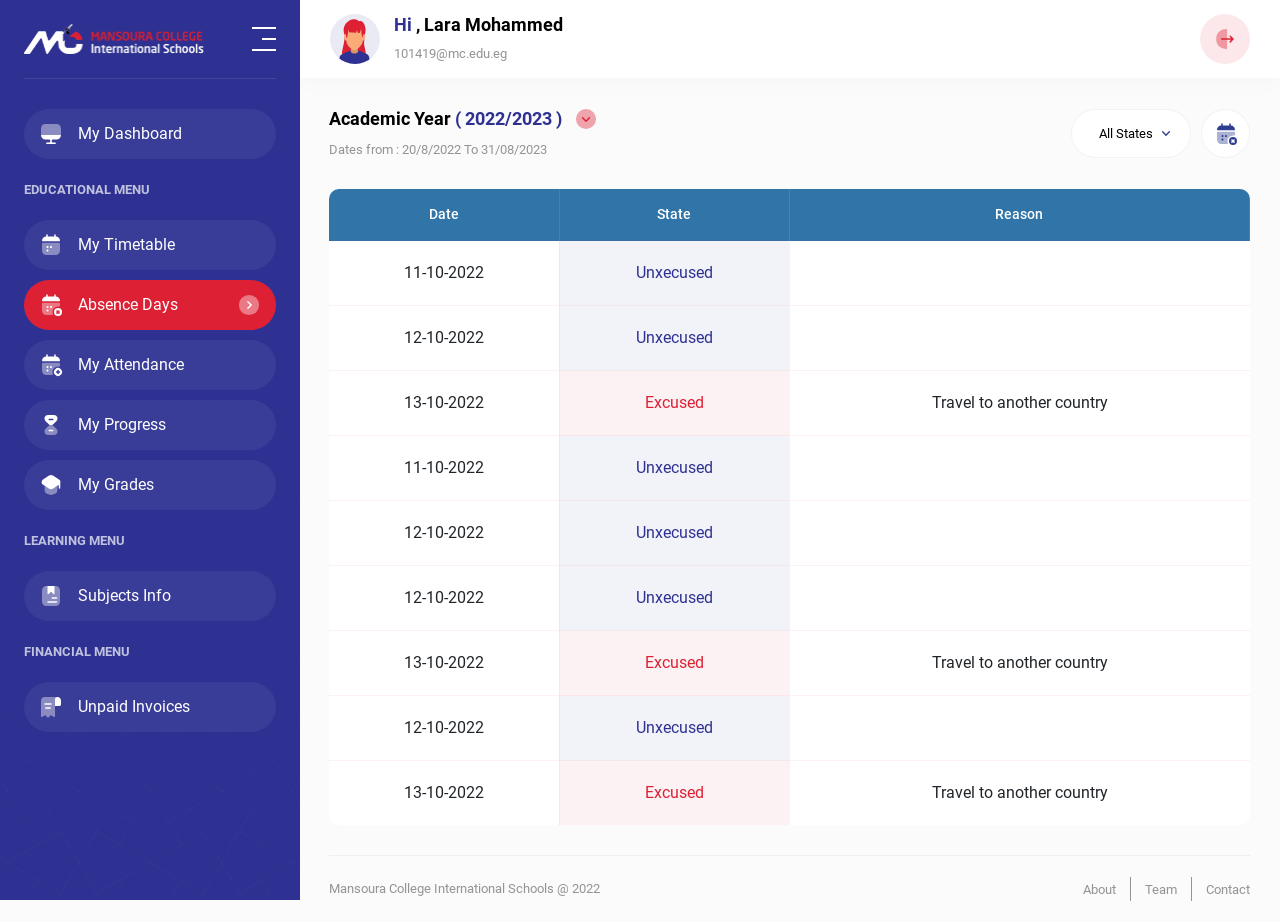
==== absence.html @ a0ab66af "edit data" ====
<!DOCTYPE html>
<html>
  <head>
    <meta charset="utf-8">
    <meta name="description" content="....">
    <meta name="author" content="misara adel">
    <meta name="viewport" content="width=device-width, initial-scale=1, shrink-to-fit=no">
    <title>
      masnoura college international schools
    </title>
    <link rel="shortcut icon" href="assets/images/navbar/icon.png" type="image/x-icon"/>
    <link rel="stylesheet" href="assets/css/lib/animate.css" />
    <link rel="stylesheet" href="assets/css/lib/bootstrap.css" />
    <link rel="stylesheet" href="assets/css/lib/owl.carousel.min.css" />
    <link rel="stylesheet" href="assets/css/lib/owl.theme.default.css" />
    <link rel="stylesheet" href="assets/css/style.css" />
  </head>
  <body>
    <nav class="top-nav">
      <div class="container-fluid">
        <div class="contain">
          <div class="toggler">
            <span></span>
            <span></span>
            <span></span>
          </div>

          <a href="#" class="brand-name">
            <img src="assets/images/navbar/color_logo.webp" loading="lazy" alt="" />
          </a>

          <div class="user-info">
            <div class="image-content">
              <img src="assets/images/navbar/user.svg" loading="lazy" alt="" />
            </div>

            <div class="user-data">
              <h1>
                <span>
                  Hi 
                </span>
                , Lara Mohammed
              </h1>

              <p>
                101419@mc.edu.eg
              </p>
            </div>
          </div>

          <a href="#" class="logout-icon">
            <img src="assets/images/navbar/logout.svg" loading="lazy" alt="" />
          </a>
        </div>
      </div>
    </nav>

    <div class="side-nav">
      <div class="overlay"></div>

      <div class="side-nav-data">
        <div class="close-nav">
          <img src="assets/images/icons/close.png" loading="lazy" alt="" />
        </div>

        <div class="logo-contain">
          <a href="index.html" class="brand-name">
            <img src="assets/images/navbar/logo.webp" loading="lazy" alt="" />
          </a>
  
          <a href="index.html" class="brand-icon">
            <img src="assets/images/navbar/icon.png" loading="lazy" alt="" />
          </a>
  
          <div class="toggler">
            <span></span>
            <span></span>
            <span></span>
          </div>
        </div>
  
        <div class="user-info">
          <div class="image-content">
            <img src="assets/images/navbar/user.svg" loading="lazy" alt="" />
          </div>
  
          <div class="user-data">
            <h1>
              <span>
                Hi 
              </span>
              , Lara Mohammed
            </h1>
  
            <p>
              101419@mc.edu.eg
            </p>
          </div>
        </div>
  
        <ul class="navbar-nav">
          <li class="nav-item">
            <a href="index.html" class="nav-link">
              <img src="assets/images/icons/dashboard.svg" loading="lazy" alt="" />
              
              <span>
                My Dashboard
              </span>
            </a>
          </li>
  
          <li class="seprate">
            <span>
              EDUCATIONAL MENU
            </span>
          </li>
  
          <li class="nav-item">
            <a href="timetable.html" class="nav-link">
              <img src="assets/images/icons/timetable.svg" loading="lazy" alt="" />
  
              <span>
                My Timetable
              </span>
            </a>
          </li>
  
          <li class="nav-item">
            <a href="absence.html" class="nav-link active">
              <img src="assets/images/icons/absence.svg" loading="lazy" alt="" />
  
              <span>
                Absence Days
              </span>
            </a>
          </li>
  
          <li class="nav-item">
            <a href="attendance.html" class="nav-link">
              <img src="assets/images/icons/attendance.svg" loading="lazy" alt="" />
  
              <span>
                My Attendance
              </span>
            </a>
          </li>
  
          <li class="nav-item">
            <a href="progress.html" class="nav-link">
              <img src="assets/images/icons/progress.svg" loading="lazy" alt="" />
  
              <span>
                My Progress
              </span>
            </a>
          </li>
  
          <li class="nav-item">
            <a href="#" class="nav-link">
              <img src="assets/images/icons/grades.svg" loading="lazy" alt="" />
  
              <span>
                My Grades
              </span>
            </a>
          </li>
  
          <li class="seprate">
            <span>
              LEARNING MENU
            </span>
          </li>
  
          <li class="nav-item">
            <a href="subjects.html" class="nav-link">
              <img src="assets/images/icons/subjects.svg" loading="lazy" alt="" />
  
              <span>
                Subjects Info
              </span>
            </a>
          </li>
  
          <li class="seprate">
            <span>
              FINANCIAL MENU
            </span>
          </li>
  
          <li class="nav-item">
            <a href="unpaid.html" class="nav-link">
              <img src="assets/images/icons/invoices.svg" loading="lazy" alt="" />
  
              <span>
                Unpaid Invoices
              </span>
            </a>
          </li>
        </ul>
      </div>
    </div>

    <main class="main-contain">
      <div class="container-fluid">
        <section class="absence">
          <div class="flex-data">
            <div class="general-head">
              <h1 class="arrow-contain">
                Academic Year
  
                <span>
                  ( 2022/2023 )
                </span>
              </h1>
  
              <p>
                Dates from : 20/8/2022 To 31/08/2023
              </p>
            </div>

            <div class="button-contain">
              <div class="dropdown-state">
                <a href="#" class="state-contain">
                  <span>
                    All States
                  </span>
                </a>

                <ul class="state-list">
                  <li>
                    <a href="#">
                      All States
                    </a>
                  </li>

                  <li>
                    <a href="#">
                      All States
                    </a>
                  </li>

                  <li>
                    <a href="#">
                      All States
                    </a>
                  </li>

                  <li>
                    <a href="#">
                      All States
                    </a>
                  </li>

                  <li>
                    <a href="#">
                      All States
                    </a>
                  </li>
                </ul>
              </div>

              <a href="#" class="history">
                <img src="assets/images/icons/absence.svg" loading="lazy" alt="" />
              </a>
            </div>
          </div>
          
          <div class="table-responsive">
            <table>
              <thead>
                <tr>
                  <th>
                    Date
                  </th>

                  <th>
                    State
                  </th>

                  <th class="reason-head">
                    Reason
                  </th>
                </tr>
              </thead>

              <tbody>
                <tr>
                  <td>
                    11-10-2022
                  </td>

                  <td class="blue">
                    Unxecused
                  </td>

                  <td>

                  </td>
                </tr>

                <tr>
                  <td>
                    12-10-2022
                  </td>

                  <td class="blue">
                    Unxecused
                  </td>

                  <td>
                    
                  </td>
                </tr>

                <tr>
                  <td>
                    13-10-2022
                  </td>

                  <td class="red">
                    Excused
                  </td>

                  <td>
                    Travel to another country
                  </td>
                </tr>

                <tr>
                  <td>
                    11-10-2022
                  </td>

                  <td class="blue">
                    Unxecused
                  </td>

                  <td>

                  </td>
                </tr>

                <tr>
                  <td>
                    12-10-2022
                  </td>

                  <td class="blue">
                    Unxecused
                  </td>

                  <td>
                    
                  </td>
                </tr>

                <tr>
                  <td>
                    12-10-2022
                  </td>

                  <td class="blue">
                    Unxecused
                  </td>

                  <td>
                    
                  </td>
                </tr>

                <tr>
                  <td>
                    13-10-2022
                  </td>

                  <td class="red">
                    Excused
                  </td>

                  <td>
                    Travel to another country
                  </td>
                </tr>

                <tr>
                  <td>
                    12-10-2022
                  </td>

                  <td class="blue">
                    Unxecused
                  </td>

                  <td>
                    
                  </td>
                </tr>

                <tr>
                  <td>
                    13-10-2022
                  </td>

                  <td class="red">
                    Excused
                  </td>

                  <td>
                    Travel to another country
                  </td>
                </tr>
              </tbody>
            </table>
          </div>
        </section>

        <div class="copyrights">
          <p>
            Mansoura College International Schools @ 2022
          </p>

          <ul class="copyrights-links">
            <li>
              <a href="#">
                About
              </a>
            </li>

            <li>
              <a href="#">
                Team
              </a>
            </li>

            <li>
              <a href="#">
                Contact
              </a>
            </li>
          </ul>
        </div>
      </div>  
    </main>
    

    <script src="assets/js/lib/jquery4.js"></script>
    <script src="assets/js/lib/popper.js"></script>
    <script src="assets/js/lib/bootstrap.js"></script>
    <script src="assets/js/main.js"></script>
  </body>
</html>
---- assets/css/style.css ----
@font-face {
  font-family: "Roboto";
  src: url("../fonts/Roboto/Roboto-Medium.woff2");
  font-weight: 700;
}
@font-face {
  font-family: "Roboto";
  src: url("../fonts/Roboto/Roboto-Regular.woff2");
  font-weight: 500;
}
@font-face {
  font-family: "Roboto";
  src: url("../fonts/Roboto/Roboto-Bold.woff2");
  font-weight: 900;
}
* {
  margin: 0px;
  box-sizing: border-box;
  font-family: "Roboto", sans-serif;
  scroll-behavior: smooth;
}
*::-moz-selection {
  background-color: #2E3192;
  color: #fff;
}
*::selection {
  background-color: #2E3192;
  color: #fff;
}
*::-webkit-scrollbar {
  width: 8px;
}
*::-webkit-scrollbar-track {
  background-color: #ccc;
}
*::-webkit-scrollbar-thumb {
  background: #2E3192;
  border-radius: 8px;
}
*::-webkit-scrollbar-thumb:hover {
  background: #2E3192;
}

body {
  background-color: var(--semi-light-color);
}

.overflowNone {
  overflow: hidden;
}

.btn:focus,
button:focus,
input:focus,
.form-control:focus {
  outline-width: 0px !important;
  outline-color: transparent !important;
  box-shadow: 0 0 0 0 rgba(0, 0, 0, 0);
}

a {
  text-decoration: none !important;
}

ul {
  list-style: none;
  margin: 0px;
  padding: 0px;
}

.owl-theme .owl-dots .owl-dot span {
  width: 20px;
  height: 4px;
  border-radius: 4px;
  background-color: #2E3192;
  opacity: 0.5;
  transition: all 0.5s linear;
}

.owl-theme .owl-dots .owl-dot.active span,
.owl-theme .owl-dots .owl-dot:hover span {
  background-color: #2E3192;
  opacity: 1;
}

.overflowNone {
  overflow: hidden;
}

@-webkit-keyframes bounce-in-fwd {
  0% {
    transform: scale(0);
    -webkit-animation-timing-function: ease-in;
            animation-timing-function: ease-in;
    opacity: 0;
  }
  38% {
    transform: scale(1);
    -webkit-animation-timing-function: ease-out;
            animation-timing-function: ease-out;
    opacity: 1;
  }
  55% {
    transform: scale(0.7);
    -webkit-animation-timing-function: ease-in;
            animation-timing-function: ease-in;
  }
  72% {
    transform: scale(1);
    -webkit-animation-timing-function: ease-out;
            animation-timing-function: ease-out;
  }
  81% {
    transform: scale(0.84);
    -webkit-animation-timing-function: ease-in;
            animation-timing-function: ease-in;
  }
  89% {
    transform: scale(1);
    -webkit-animation-timing-function: ease-out;
            animation-timing-function: ease-out;
  }
  95% {
    transform: scale(0.95);
    -webkit-animation-timing-function: ease-in;
            animation-timing-function: ease-in;
  }
  100% {
    transform: scale(1);
    -webkit-animation-timing-function: ease-out;
            animation-timing-function: ease-out;
  }
}

@keyframes bounce-in-fwd {
  0% {
    transform: scale(0);
    -webkit-animation-timing-function: ease-in;
            animation-timing-function: ease-in;
    opacity: 0;
  }
  38% {
    transform: scale(1);
    -webkit-animation-timing-function: ease-out;
            animation-timing-function: ease-out;
    opacity: 1;
  }
  55% {
    transform: scale(0.7);
    -webkit-animation-timing-function: ease-in;
            animation-timing-function: ease-in;
  }
  72% {
    transform: scale(1);
    -webkit-animation-timing-function: ease-out;
            animation-timing-function: ease-out;
  }
  81% {
    transform: scale(0.84);
    -webkit-animation-timing-function: ease-in;
            animation-timing-function: ease-in;
  }
  89% {
    transform: scale(1);
    -webkit-animation-timing-function: ease-out;
            animation-timing-function: ease-out;
  }
  95% {
    transform: scale(0.95);
    -webkit-animation-timing-function: ease-in;
            animation-timing-function: ease-in;
  }
  100% {
    transform: scale(1);
    -webkit-animation-timing-function: ease-out;
            animation-timing-function: ease-out;
  }
}
@-webkit-keyframes bounce-in-top {
  0% {
    transform: translateY(-50px);
    -webkit-animation-timing-function: ease-in;
            animation-timing-function: ease-in;
    opacity: 0;
  }
  38% {
    transform: translateY(0);
    -webkit-animation-timing-function: ease-out;
            animation-timing-function: ease-out;
    opacity: 1;
  }
  55% {
    transform: translateY(-20px);
    -webkit-animation-timing-function: ease-in;
            animation-timing-function: ease-in;
  }
  72% {
    transform: translateY(0);
    -webkit-animation-timing-function: ease-out;
            animation-timing-function: ease-out;
  }
  81% {
    transform: translateY(-15px);
    -webkit-animation-timing-function: ease-in;
            animation-timing-function: ease-in;
  }
  90% {
    transform: translateY(0);
    -webkit-animation-timing-function: ease-out;
            animation-timing-function: ease-out;
  }
  95% {
    transform: translateY(-4px);
    -webkit-animation-timing-function: ease-in;
            animation-timing-function: ease-in;
  }
  100% {
    transform: translateY(0);
    -webkit-animation-timing-function: ease-out;
            animation-timing-function: ease-out;
  }
}
@keyframes bounce-in-top {
  0% {
    transform: translateY(-50px);
    -webkit-animation-timing-function: ease-in;
            animation-timing-function: ease-in;
    opacity: 0;
  }
  38% {
    transform: translateY(0);
    -webkit-animation-timing-function: ease-out;
            animation-timing-function: ease-out;
    opacity: 1;
  }
  55% {
    transform: translateY(-20px);
    -webkit-animation-timing-function: ease-in;
            animation-timing-function: ease-in;
  }
  72% {
    transform: translateY(0);
    -webkit-animation-timing-function: ease-out;
            animation-timing-function: ease-out;
  }
  81% {
    transform: translateY(-15px);
    -webkit-animation-timing-function: ease-in;
            animation-timing-function: ease-in;
  }
  90% {
    transform: translateY(0);
    -webkit-animation-timing-function: ease-out;
            animation-timing-function: ease-out;
  }
  95% {
    transform: translateY(-4px);
    -webkit-animation-timing-function: ease-in;
            animation-timing-function: ease-in;
  }
  100% {
    transform: translateY(0);
    -webkit-animation-timing-function: ease-out;
            animation-timing-function: ease-out;
  }
}
@-webkit-keyframes bounce-in-left {
  0% {
    transform: translateX(-30px);
    -webkit-animation-timing-function: ease-in;
            animation-timing-function: ease-in;
    opacity: 0;
  }
  38% {
    transform: translateX(0);
    -webkit-animation-timing-function: ease-out;
            animation-timing-function: ease-out;
    opacity: 1;
  }
  55% {
    transform: translateX(-20px);
    -webkit-animation-timing-function: ease-in;
            animation-timing-function: ease-in;
  }
  72% {
    transform: translateX(0);
    -webkit-animation-timing-function: ease-out;
            animation-timing-function: ease-out;
  }
  81% {
    transform: translateX(-10px);
    -webkit-animation-timing-function: ease-in;
            animation-timing-function: ease-in;
  }
  90% {
    transform: translateX(0);
    -webkit-animation-timing-function: ease-out;
            animation-timing-function: ease-out;
  }
  95% {
    transform: translateX(-4px);
    -webkit-animation-timing-function: ease-in;
            animation-timing-function: ease-in;
  }
  100% {
    transform: translateX(0);
    -webkit-animation-timing-function: ease-out;
            animation-timing-function: ease-out;
  }
}
@keyframes bounce-in-left {
  0% {
    transform: translateX(-30px);
    -webkit-animation-timing-function: ease-in;
            animation-timing-function: ease-in;
    opacity: 0;
  }
  38% {
    transform: translateX(0);
    -webkit-animation-timing-function: ease-out;
            animation-timing-function: ease-out;
    opacity: 1;
  }
  55% {
    transform: translateX(-20px);
    -webkit-animation-timing-function: ease-in;
            animation-timing-function: ease-in;
  }
  72% {
    transform: translateX(0);
    -webkit-animation-timing-function: ease-out;
            animation-timing-function: ease-out;
  }
  81% {
    transform: translateX(-10px);
    -webkit-animation-timing-function: ease-in;
            animation-timing-function: ease-in;
  }
  90% {
    transform: translateX(0);
    -webkit-animation-timing-function: ease-out;
            animation-timing-function: ease-out;
  }
  95% {
    transform: translateX(-4px);
    -webkit-animation-timing-function: ease-in;
            animation-timing-function: ease-in;
  }
  100% {
    transform: translateX(0);
    -webkit-animation-timing-function: ease-out;
            animation-timing-function: ease-out;
  }
}
@-webkit-keyframes pulsecust {
  0% {
    opacity: 1;
    transform: scale(1);
  }
  50% {
    opacity: 0;
    transform: scale(1.4);
  }
  100% {
    opacity: 1;
    transform: scale(1);
  }
}
@keyframes pulsecust {
  0% {
    opacity: 1;
    transform: scale(1);
  }
  50% {
    opacity: 0;
    transform: scale(1.4);
  }
  100% {
    opacity: 1;
    transform: scale(1);
  }
}
@-webkit-keyframes pulse-shadow {
  100% {
    box-shadow: 0 0 0 10px rgba(255, 102, 0, 0), 0 0 0 20px rgba(255, 102, 0, 0);
  }
}
@keyframes pulse-shadow {
  100% {
    box-shadow: 0 0 0 10px rgba(255, 102, 0, 0), 0 0 0 20px rgba(255, 102, 0, 0);
  }
}
@-webkit-keyframes spinner {
  0% {
    transform: rotate(0deg) scale3d(1, 1, 1);
  }
  100% {
    transform: rotate(10deg) scale3d(1.5, 1.5, 1.5);
  }
}
@keyframes spinner {
  0% {
    transform: rotate(0deg) scale3d(1, 1, 1);
  }
  100% {
    transform: rotate(10deg) scale3d(1.5, 1.5, 1.5);
  }
}
@-webkit-keyframes pulse {
  0% {
    transform: scale3d(1, 1, 1);
    opacity: 0;
  }
  50% {
    transform: scale3d(0.8, 0.8, 0.8);
    opacity: 0.5;
  }
  100% {
    transform: scale3d(1, 1, 1);
    opacity: 1;
  }
}
@keyframes pulse {
  0% {
    transform: scale3d(1, 1, 1);
    opacity: 0;
  }
  50% {
    transform: scale3d(0.8, 0.8, 0.8);
    opacity: 0.5;
  }
  100% {
    transform: scale3d(1, 1, 1);
    opacity: 1;
  }
}
/*dropdown animation*/
@-webkit-keyframes dropdown-animate {
  0% {
    opacity: 0;
    transform: rotateX(-90deg);
  }
  50% {
    transform: rotateX(20deg);
  }
  100% {
    opacity: 1;
    transform: rotateX(0deg);
  }
}
@keyframes dropdown-animate {
  0% {
    opacity: 0;
    transform: rotateX(-90deg);
  }
  50% {
    transform: rotateX(20deg);
  }
  100% {
    opacity: 1;
    transform: rotateX(0deg);
  }
}
@-webkit-keyframes rotation {
  0% {
    transform: rotate(0deg);
  }
  50% {
    transform: rotate(10deg);
  }
  100% {
    transform: rotate(0deg);
  }
}
@keyframes rotation {
  0% {
    transform: rotate(0deg);
  }
  50% {
    transform: rotate(10deg);
  }
  100% {
    transform: rotate(0deg);
  }
}
@-webkit-keyframes spin {
  0% {
    transform: rotate(0deg);
  }
  100% {
    transform: rotate(360deg);
  }
}
@keyframes spin {
  0% {
    transform: rotate(0deg);
  }
  100% {
    transform: rotate(360deg);
  }
}
@-webkit-keyframes wave {
  0%, 100% {
    -webkit-clip-path: polygon(0% 45%, 15% 44%, 32% 50%, 54% 60%, 70% 61%, 84% 59%, 100% 52%, 100% 100%, 0% 100%);
            clip-path: polygon(0% 45%, 15% 44%, 32% 50%, 54% 60%, 70% 61%, 84% 59%, 100% 52%, 100% 100%, 0% 100%);
  }
  50% {
    -webkit-clip-path: polygon(0% 60%, 16% 65%, 34% 66%, 51% 62%, 67% 50%, 84% 45%, 100% 46%, 100% 100%, 0% 100%);
            clip-path: polygon(0% 60%, 16% 65%, 34% 66%, 51% 62%, 67% 50%, 84% 45%, 100% 46%, 100% 100%, 0% 100%);
  }
}
@keyframes wave {
  0%, 100% {
    -webkit-clip-path: polygon(0% 45%, 15% 44%, 32% 50%, 54% 60%, 70% 61%, 84% 59%, 100% 52%, 100% 100%, 0% 100%);
            clip-path: polygon(0% 45%, 15% 44%, 32% 50%, 54% 60%, 70% 61%, 84% 59%, 100% 52%, 100% 100%, 0% 100%);
  }
  50% {
    -webkit-clip-path: polygon(0% 60%, 16% 65%, 34% 66%, 51% 62%, 67% 50%, 84% 45%, 100% 46%, 100% 100%, 0% 100%);
            clip-path: polygon(0% 60%, 16% 65%, 34% 66%, 51% 62%, 67% 50%, 84% 45%, 100% 46%, 100% 100%, 0% 100%);
  }
}
@-webkit-keyframes niceAnimate {
  0% {
    transform: scaleX(1);
  }
  50% {
    transform: scaleX(0);
  }
  100% {
    transform: scaleX(1);
  }
}
@keyframes niceAnimate {
  0% {
    transform: scaleX(1);
  }
  50% {
    transform: scaleX(0);
  }
  100% {
    transform: scaleX(1);
  }
}
@-webkit-keyframes translation {
  0% {
    transform: translateZ(0%);
  }
  100% {
    transform: translateZ(10%);
  }
}
@keyframes translation {
  0% {
    transform: translateZ(0%);
  }
  100% {
    transform: translateZ(10%);
  }
}
@-webkit-keyframes rotate-scale-up {
  0% {
    transform: scale(1) rotateZ(0);
  }
  50% {
    transform: scale(2) rotateZ(180deg);
  }
  100% {
    transform: scale(1) rotateZ(360deg);
  }
}
@keyframes rotate-scale-up {
  0% {
    transform: scale(1) rotateZ(0);
  }
  50% {
    transform: scale(2) rotateZ(180deg);
  }
  100% {
    transform: scale(1) rotateZ(360deg);
  }
}
@-webkit-keyframes fadeInUp {
  from {
    opacity: 0;
    transform: translate3d(0, 100%, 0);
  }
  to {
    opacity: 1;
    transform: none;
  }
}
@keyframes fadeInUp {
  from {
    opacity: 0;
    transform: translate3d(0, 100%, 0);
  }
  to {
    opacity: 1;
    transform: none;
  }
}
@-webkit-keyframes fadeInLeft {
  from {
    opacity: 0;
    transform: translate3d(-100%, 0, 0);
  }
  to {
    opacity: 1;
    transform: none;
  }
}
@keyframes fadeInLeft {
  from {
    opacity: 0;
    transform: translate3d(-100%, 0, 0);
  }
  to {
    opacity: 1;
    transform: none;
  }
}
@-webkit-keyframes vibrate {
  0% {
    transform: translate(0);
  }
  20% {
    transform: translate(-10px, 10px);
  }
  40% {
    transform: translate(-10px, -10px);
  }
  60% {
    transform: translate(10px, 10px);
  }
  80% {
    transform: translate(10px, -10px);
  }
  100% {
    transform: translate(0);
  }
}
@keyframes vibrate {
  0% {
    transform: translate(0);
  }
  20% {
    transform: translate(-10px, 10px);
  }
  40% {
    transform: translate(-10px, -10px);
  }
  60% {
    transform: translate(10px, 10px);
  }
  80% {
    transform: translate(10px, -10px);
  }
  100% {
    transform: translate(0);
  }
}
@-webkit-keyframes translateX {
  0%, 100% {
    transform: translateX(2px);
  }
  50% {
    transform: translateX(-2px);
  }
}
@keyframes translateX {
  0%, 100% {
    transform: translateX(2px);
  }
  50% {
    transform: translateX(-2px);
  }
}
@-webkit-keyframes flip-in-hor-bottom {
  0% {
    transform: rotateX(80deg) translate(-50%, -50%);
    opacity: 0;
  }
  100% {
    transform: rotateX(0) translate(-50%, -50%);
    opacity: 1;
  }
}
@keyframes flip-in-hor-bottom {
  0% {
    transform: rotateX(80deg) translate(-50%, -50%);
    opacity: 0;
  }
  100% {
    transform: rotateX(0) translate(-50%, -50%);
    opacity: 1;
  }
}
@-webkit-keyframes shadow {
  0% {
    box-shadow: 0px 0px 35px -4px #00a4e6;
    opacity: 0 !important;
  }
  100% {
    box-shadow: 0px 0px 35px -4px rgba(0, 164, 230, 0);
  }
}
@keyframes shadow {
  0% {
    box-shadow: 0px 0px 35px -4px #00a4e6;
    opacity: 0 !important;
  }
  100% {
    box-shadow: 0px 0px 35px -4px rgba(0, 164, 230, 0);
  }
}
@-webkit-keyframes rotate {
  0% {
    border-radius: 50% 60% 55% 40%;
  }
  25% {
    border-radius: 30% 10% 70% 20%;
  }
  50% {
    border-radius: 20% 40% 30% 60%;
  }
  75% {
    border-radius: 70% 20% 50% 30%;
  }
  100% {
    border-radius: 50% 60% 55% 40%;
  }
}
@keyframes rotate {
  0% {
    border-radius: 50% 60% 55% 40%;
  }
  25% {
    border-radius: 30% 10% 70% 20%;
  }
  50% {
    border-radius: 20% 40% 30% 60%;
  }
  75% {
    border-radius: 70% 20% 50% 30%;
  }
  100% {
    border-radius: 50% 60% 55% 40%;
  }
}
@-webkit-keyframes fadeInRight {
  0% {
    opacity: 0;
    transform: translateX(-30px);
  }
  100% {
    opacity: 1;
    transform: translateX(0);
  }
}
@keyframes fadeInRight {
  0% {
    opacity: 0;
    transform: translateX(-30px);
  }
  100% {
    opacity: 1;
    transform: translateX(0);
  }
}
@keyframes fadeInLeft {
  0% {
    opacity: 0;
    transform: translateX(30px);
  }
  100% {
    opacity: 1;
    transform: translateX(0);
  }
}
@-webkit-keyframes move {
  25% {
    opacity: 1;
  }
  33% {
    opacity: 1;
    transform: translateX(30px);
  }
  67% {
    opacity: 1;
    transform: translateX(40px);
  }
  100% {
    opacity: 0;
    transform: translateX(55px) scale3d(0.5, 0.5, 0.5);
  }
}
@keyframes move {
  25% {
    opacity: 1;
  }
  33% {
    opacity: 1;
    transform: translateX(30px);
  }
  67% {
    opacity: 1;
    transform: translateX(40px);
  }
  100% {
    opacity: 0;
    transform: translateX(55px) scale3d(0.5, 0.5, 0.5);
  }
}
@-webkit-keyframes clip {
  0% {
    -webkit-clip-path: polygon(57% 41%, 100% 0, 52% 46%, 0 100%);
            clip-path: polygon(57% 41%, 100% 0, 52% 46%, 0 100%);
  }
  50% {
    -webkit-clip-path: polygon(57% 41%, 100% 0, 0 0, 0 100%);
            clip-path: polygon(57% 41%, 100% 0, 0 0, 0 100%);
  }
  100% {
    -webkit-clip-path: polygon(100% 100%, 100% 0, 0 0, 0 100%);
            clip-path: polygon(100% 100%, 100% 0, 0 0, 0 100%);
  }
}
@keyframes clip {
  0% {
    -webkit-clip-path: polygon(57% 41%, 100% 0, 52% 46%, 0 100%);
            clip-path: polygon(57% 41%, 100% 0, 52% 46%, 0 100%);
  }
  50% {
    -webkit-clip-path: polygon(57% 41%, 100% 0, 0 0, 0 100%);
            clip-path: polygon(57% 41%, 100% 0, 0 0, 0 100%);
  }
  100% {
    -webkit-clip-path: polygon(100% 100%, 100% 0, 0 0, 0 100%);
            clip-path: polygon(100% 100%, 100% 0, 0 0, 0 100%);
  }
}
@-webkit-keyframes sideClip {
  0% {
    -webkit-clip-path: polygon(49% 0, 49% 0, 49% 100%, 49% 100%);
            clip-path: polygon(49% 0, 49% 0, 49% 100%, 49% 100%);
  }
  50% {
    -webkit-clip-path: polygon(29% 0, 75% 0, 73% 100%, 28% 100%);
            clip-path: polygon(29% 0, 75% 0, 73% 100%, 28% 100%);
  }
  100% {
    -webkit-clip-path: polygon(0 0, 100% 0, 100% 100%, 0 100%);
            clip-path: polygon(0 0, 100% 0, 100% 100%, 0 100%);
  }
}
@keyframes sideClip {
  0% {
    -webkit-clip-path: polygon(49% 0, 49% 0, 49% 100%, 49% 100%);
            clip-path: polygon(49% 0, 49% 0, 49% 100%, 49% 100%);
  }
  50% {
    -webkit-clip-path: polygon(29% 0, 75% 0, 73% 100%, 28% 100%);
            clip-path: polygon(29% 0, 75% 0, 73% 100%, 28% 100%);
  }
  100% {
    -webkit-clip-path: polygon(0 0, 100% 0, 100% 100%, 0 100%);
            clip-path: polygon(0 0, 100% 0, 100% 100%, 0 100%);
  }
}
@-webkit-keyframes sideClip_2 {
  0% {
    -webkit-clip-path: polygon(50% 0%, 100% 0, 100% 60%, 100% 100%, 55% 100%, 31% 100%, 46% 68%, 70% 53%, 60% 26%);
            clip-path: polygon(50% 0%, 100% 0, 100% 60%, 100% 100%, 55% 100%, 31% 100%, 46% 68%, 70% 53%, 60% 26%);
  }
  50% {
    -webkit-clip-path: polygon(50% 0%, 100% 0, 100% 60%, 100% 100%, 55% 100%, 31% 100%, 46% 68%, 26% 33%, 11% 10%);
            clip-path: polygon(50% 0%, 100% 0, 100% 60%, 100% 100%, 55% 100%, 31% 100%, 46% 68%, 26% 33%, 11% 10%);
  }
  100% {
    -webkit-clip-path: polygon(0 0, 100% 0, 100% 60%, 100% 100%, 55% 100%, 0 100%, 0 59%, 0 31%, 0 14%);
            clip-path: polygon(0 0, 100% 0, 100% 60%, 100% 100%, 55% 100%, 0 100%, 0 59%, 0 31%, 0 14%);
  }
}
@keyframes sideClip_2 {
  0% {
    -webkit-clip-path: polygon(50% 0%, 100% 0, 100% 60%, 100% 100%, 55% 100%, 31% 100%, 46% 68%, 70% 53%, 60% 26%);
            clip-path: polygon(50% 0%, 100% 0, 100% 60%, 100% 100%, 55% 100%, 31% 100%, 46% 68%, 70% 53%, 60% 26%);
  }
  50% {
    -webkit-clip-path: polygon(50% 0%, 100% 0, 100% 60%, 100% 100%, 55% 100%, 31% 100%, 46% 68%, 26% 33%, 11% 10%);
            clip-path: polygon(50% 0%, 100% 0, 100% 60%, 100% 100%, 55% 100%, 31% 100%, 46% 68%, 26% 33%, 11% 10%);
  }
  100% {
    -webkit-clip-path: polygon(0 0, 100% 0, 100% 60%, 100% 100%, 55% 100%, 0 100%, 0 59%, 0 31%, 0 14%);
            clip-path: polygon(0 0, 100% 0, 100% 60%, 100% 100%, 55% 100%, 0 100%, 0 59%, 0 31%, 0 14%);
  }
}
@-webkit-keyframes toRightFromLeft {
  49% {
    transform: translate(100%);
  }
  50% {
    opacity: 0;
    transform: translate(-100%);
  }
  51% {
    opacity: 1;
  }
}
@keyframes toRightFromLeft {
  49% {
    transform: translate(100%);
  }
  50% {
    opacity: 0;
    transform: translate(-100%);
  }
  51% {
    opacity: 1;
  }
}
@-webkit-keyframes topBubbles {
  0% {
    background-position: 5% 90%, 10% 90%, 10% 90%, 15% 90%, 25% 90%, 25% 90%, 40% 90%, 55% 90%, 70% 90%;
  }
  50% {
    background-position: 0% 80%, 0% 20%, 10% 40%, 20% 0%, 30% 30%, 22% 50%, 50% 50%, 65% 20%, 90% 30%;
  }
  100% {
    background-position: 0% 70%, 0% 10%, 10% 30%, 20% -10%, 30% 20%, 22% 40%, 50% 40%, 65% 10%, 90% 20%;
    background-size: 0% 0%, 0% 0%, 0% 0%, 0% 0%, 0% 0%, 0% 0%;
  }
}
@keyframes topBubbles {
  0% {
    background-position: 5% 90%, 10% 90%, 10% 90%, 15% 90%, 25% 90%, 25% 90%, 40% 90%, 55% 90%, 70% 90%;
  }
  50% {
    background-position: 0% 80%, 0% 20%, 10% 40%, 20% 0%, 30% 30%, 22% 50%, 50% 50%, 65% 20%, 90% 30%;
  }
  100% {
    background-position: 0% 70%, 0% 10%, 10% 30%, 20% -10%, 30% 20%, 22% 40%, 50% 40%, 65% 10%, 90% 20%;
    background-size: 0% 0%, 0% 0%, 0% 0%, 0% 0%, 0% 0%, 0% 0%;
  }
}
@-webkit-keyframes bottomBubbles {
  0% {
    background-position: 10% -10%, 30% 10%, 55% -10%, 70% -10%, 85% -10%, 70% -10%, 70% 0%;
  }
  50% {
    background-position: 0% 80%, 20% 80%, 45% 60%, 60% 100%, 75% 70%, 95% 60%, 105% 0%;
  }
  100% {
    background-position: 0% 90%, 20% 90%, 45% 70%, 60% 110%, 75% 80%, 95% 70%, 110% 10%;
    background-size: 0% 0%, 0% 0%, 0% 0%, 0% 0%, 0% 0%, 0% 0%;
  }
}
@keyframes bottomBubbles {
  0% {
    background-position: 10% -10%, 30% 10%, 55% -10%, 70% -10%, 85% -10%, 70% -10%, 70% 0%;
  }
  50% {
    background-position: 0% 80%, 20% 80%, 45% 60%, 60% 100%, 75% 70%, 95% 60%, 105% 0%;
  }
  100% {
    background-position: 0% 90%, 20% 90%, 45% 70%, 60% 110%, 75% 80%, 95% 70%, 110% 10%;
    background-size: 0% 0%, 0% 0%, 0% 0%, 0% 0%, 0% 0%, 0% 0%;
  }
}
@-webkit-keyframes scaling {
  0% {
    transform: scale(1);
  }
  50% {
    transform: scale(1.4);
  }
  100% {
    transform: scale(1);
  }
}
@keyframes scaling {
  0% {
    transform: scale(1);
  }
  50% {
    transform: scale(1.4);
  }
  100% {
    transform: scale(1);
  }
}
@-webkit-keyframes translateY {
  0%, 100% {
    transform: translateY(2px);
  }
  50% {
    transform: translateY(-2px);
  }
}
@keyframes translateY {
  0%, 100% {
    transform: translateY(2px);
  }
  50% {
    transform: translateY(-2px);
  }
}
@-webkit-keyframes translateYReverse {
  0%, 100% {
    transform: translateY(2px) rotate(180deg);
  }
  50% {
    transform: translateY(-2px) rotate(180deg);
  }
}
@keyframes translateYReverse {
  0%, 100% {
    transform: translateY(2px) rotate(180deg);
  }
  50% {
    transform: translateY(-2px) rotate(180deg);
  }
}
:root {
  --primary-color: #2E3192;
  --secondary-color: #DD2034;
  --dark-color: #000;
  --light-color: #fff;
  --gray-color: #949494;
  --semi-light-color: #FBFBFB;
  --light-fitler: invert(100%) sepia(0%) saturate(7479%) hue-rotate(70deg) brightness(99%) contrast(107%);
  --primary-filter: invert(21%) sepia(31%) saturate(2792%) hue-rotate(210deg) brightness(100%) contrast(97%);
  --secondary-filter: invert(25%) sepia(54%) saturate(3454%) hue-rotate(337deg) brightness(85%) contrast(105%);
  --gray-filter: invert(71%) sepia(6%) saturate(36%) hue-rotate(76deg) brightness(82%) contrast(88%);
}

.top-nav {
  width: calc(100% - 300px);
  position: fixed;
  top: 0;
  right: 0;
  z-index: 999;
  background-color: var(--light-color);
  padding: 14px 15px;
  transition: all 0.1s linear;
  box-shadow: 0px 0px 30px rgba(46, 49, 146, 0.03);
}
.top-nav .contain {
  width: 100%;
  display: flex;
  align-items: center;
  align-content: center;
  justify-content: space-between;
}
.top-nav .contain .brand-name {
  display: none;
}
.top-nav .contain .brand-name img {
  width: 150px;
  height: 30px;
  -o-object-fit: contain;
     object-fit: contain;
}
.top-nav .contain .toggler {
  width: 24px;
  height: 24px;
  cursor: pointer;
  display: none;
  flex-direction: column;
  align-content: flex-end;
  align-items: flex-end;
  justify-content: space-between;
}
.top-nav .contain .toggler span {
  border-top: 2px solid var(--primary-color);
  display: block;
  transition: all 0.3s linear;
}
.top-nav .contain .toggler span:nth-child(1) {
  width: 100%;
}
.top-nav .contain .toggler span:nth-child(2) {
  width: 60%;
}
.top-nav .contain .toggler span:last-child {
  width: 100%;
}
.top-nav .contain .toggler.active span {
  width: 100% !important;
}
.top-nav .contain .user-info {
  display: flex;
  align-items: center;
  align-content: center;
}
.top-nav .contain .user-info .image-content {
  width: 50px;
  height: 50px;
  border-radius: 50%;
  -webkit-margin-end: 14px;
          margin-inline-end: 14px;
  background-color: rgba(44, 54, 145, 0.1);
}
.top-nav .contain .user-info .image-content img {
  width: 100%;
  height: 100%;
  -o-object-fit: cover;
     object-fit: cover;
  -o-object-position: top;
     object-position: top;
}
.top-nav .contain .user-info .user-data h1 {
  font-size: 18px;
  font-weight: 900;
  color: var(--dark-color);
  margin-bottom: 8px;
}
.top-nav .contain .user-info .user-data h1 span {
  color: var(--primary-color);
  font-size: 18px;
  font-weight: 900;
}
.top-nav .contain .user-info .user-data p {
  color: var(--gray-color);
  font-size: 13px;
  font-weight: 500;
  margin: 0px;
}
.top-nav .contain .user-info:hover h1 {
  color: var(--secondary-color);
}
.top-nav .contain .logout-icon {
  width: 50px;
  height: 50px;
  background-color: rgba(221, 32, 52, 0.1);
  border-radius: 50%;
  display: flex;
  align-items: center;
  align-content: center;
  justify-content: center;
  overflow: hidden;
}
.top-nav .contain .logout-icon img {
  width: 24px;
  height: 24px;
  -o-object-fit: contain;
     object-fit: contain;
}
.top-nav .contain .logout-icon:hover img {
  -webkit-animation: fadeInRight 0.3s linear both;
          animation: fadeInRight 0.3s linear both;
}
.top-nav.active-top-nav {
  width: calc(100% - 120px);
}

.side-nav {
  width: 300px;
  height: 100vh;
  position: fixed;
  top: 0;
  left: 0;
  z-index: 999;
  transition: all 0.1s linear;
}
.side-nav .overlay {
  width: 100%;
  height: 100vh;
  position: absolute;
  top: 0;
  left: 0;
  z-index: -1;
  background-color: rgba(0, 0, 0, 0.5);
  display: none;
}
.side-nav .side-nav-data {
  width: 100%;
  height: 100% !important;
  position: absolute;
  top: 0;
  left: 0;
  overflow-y: scroll;
  overflow-x: hidden;
  padding: 24px;
  z-index: 9;
  background-color: var(--primary-color);
}
.side-nav .side-nav-data::-webkit-scrollbar-thumb, .side-nav .side-nav-data::-webkit-scrollbar-thumb:hover {
  background: rgba(255, 255, 255, 0.1) !important;
}
.side-nav .side-nav-data::-webkit-scrollbar-track {
  background: transparent !important;
}
.side-nav .side-nav-data::after {
  content: "";
  position: absolute;
  width: 100%;
  height: 100%;
  background: url("../images/navbar/sidenav_pattern.webp") bottom center/cover no-repeat;
  bottom: 0;
  left: 0;
  z-index: -1;
}
.side-nav .close-nav {
  width: 40px;
  height: 40px;
  background-color: var(--light-color);
  border-radius: 10px;
  position: absolute;
  top: 10px;
  right: 10px;
  display: none;
  align-items: center;
  align-content: center;
  justify-content: center;
}
.side-nav .close-nav img {
  filter: var(--secondary-filter);
  width: 24px;
  height: 24px;
  -o-object-fit: contain;
     object-fit: contain;
}
.side-nav .logo-contain {
  width: 100%;
  display: flex;
  align-items: center;
  align-content: center;
  justify-content: space-between;
  padding-bottom: 24px;
  border-bottom: 1px solid rgba(255, 255, 255, 0.1);
}
.side-nav .logo-contain .brand-name img {
  width: 180px;
  height: 30px;
  -o-object-fit: contain;
     object-fit: contain;
}
.side-nav .logo-contain .brand-icon {
  display: none;
}
.side-nav .logo-contain .brand-icon img {
  width: 50px;
  height: 30px;
  -o-object-fit: contain;
     object-fit: contain;
}
.side-nav .logo-contain .toggler {
  width: 24px;
  height: 24px;
  cursor: pointer;
  display: flex;
  flex-direction: column;
  align-content: flex-end;
  align-items: flex-end;
  justify-content: space-between;
}
.side-nav .logo-contain .toggler span {
  border-top: 2px solid #fff;
  display: block;
  transition: all 0.3s linear;
}
.side-nav .logo-contain .toggler span:nth-child(1) {
  width: 100%;
}
.side-nav .logo-contain .toggler span:nth-child(2) {
  width: 60%;
}
.side-nav .logo-contain .toggler span:last-child {
  width: 100%;
}
.side-nav .logo-contain .toggler.active span {
  width: 100% !important;
}
.side-nav .user-info {
  width: 100%;
  display: none;
  align-items: center;
  align-content: center;
  padding-bottom: 24px;
  border-bottom: 1px solid rgba(255, 255, 255, 0.1);
}
.side-nav .user-info .image-content {
  width: 50px;
  height: 50px;
  border-radius: 50%;
  -webkit-margin-end: 14px;
          margin-inline-end: 14px;
  background-color: rgba(255, 255, 255, 0.1);
}
.side-nav .user-info .image-content img {
  width: 100%;
  height: 100%;
  -o-object-fit: cover;
     object-fit: cover;
  -o-object-position: top;
     object-position: top;
}
.side-nav .user-info .user-data h1 {
  font-size: 18px;
  font-weight: 900;
  color: var(--light-color);
  margin-bottom: 8px;
}
.side-nav .user-info .user-data h1 span {
  color: var(--secondary-color);
  font-size: 18px;
  font-weight: 900;
}
.side-nav .user-info .user-data p {
  color: rgba(255, 255, 255, 0.7);
  font-size: 13px;
  font-weight: 500;
  margin: 0px;
}
.side-nav .user-info:hover h1 {
  color: var(--secondary-color);
}
.side-nav .navbar-nav {
  width: 100%;
  margin-top: 30px;
}
.side-nav .navbar-nav .nav-item {
  width: 100%;
  margin-bottom: 10px;
}
.side-nav .navbar-nav .nav-item .nav-link {
  width: 100%;
  display: flex;
  align-items: center;
  align-content: center;
  padding: 13px 15px;
  border-radius: 50px;
  position: relative;
  z-index: 9;
  overflow: hidden;
  background-color: rgba(255, 255, 255, 0.06);
}
.side-nav .navbar-nav .nav-item .nav-link::after, .side-nav .navbar-nav .nav-item .nav-link::before {
  content: "";
  position: absolute;
  transition: all 0.3s linear;
}
.side-nav .navbar-nav .nav-item .nav-link::after {
  width: 0;
  height: 100%;
  background-color: var(--secondary-color);
  top: 0;
  left: 0;
  z-index: -2;
}
.side-nav .navbar-nav .nav-item .nav-link img, .side-nav .navbar-nav .nav-item .nav-link::before {
  width: 24px;
  height: 24px;
  -o-object-fit: contain;
     object-fit: contain;
}
.side-nav .navbar-nav .nav-item .nav-link::before {
  top: calc(50% - 12px);
  right: -20%;
  background: url("../images/icons/left_arrow.svg") center/contain no-repeat;
  z-index: -1;
  filter: var(--light-fitler);
}
.side-nav .navbar-nav .nav-item .nav-link img {
  filter: var(--light-fitler);
  -webkit-margin-end: 15px;
          margin-inline-end: 15px;
}
.side-nav .navbar-nav .nav-item .nav-link span {
  font-size: 16px;
  font-weight: 500;
  color: var(--light-color);
}
.side-nav .navbar-nav .nav-item .nav-link:hover::before, .side-nav .navbar-nav .nav-item .nav-link.active::before {
  right: 15px;
}
.side-nav .navbar-nav .nav-item .nav-link:hover::After, .side-nav .navbar-nav .nav-item .nav-link.active::After {
  width: 100%;
}
.side-nav .navbar-nav .nav-item .nav-link:hover img, .side-nav .navbar-nav .nav-item .nav-link.active img {
  -webkit-animation: tada 0.3s linear both;
          animation: tada 0.3s linear both;
}
.side-nav .navbar-nav .seprate {
  width: 100%;
  margin: 8px 0px 19px;
}
.side-nav .navbar-nav .seprate span {
  color: rgba(255, 255, 255, 0.7);
  font-size: 13px;
  font-weight: 900;
}
.side-nav.active-side-nav {
  width: 120px;
}
.side-nav.active-side-nav .side-nav-data {
  padding: 24px 10px;
}
.side-nav.active-side-nav .brand-name {
  display: none;
}
.side-nav.active-side-nav .brand-icon {
  display: block !important;
}
.side-nav.active-side-nav .nav-item .nav-link {
  width: 100%;
  border-radius: 10px;
  justify-content: center;
}
.side-nav.active-side-nav .nav-item .nav-link span, .side-nav.active-side-nav .nav-item .nav-link::before {
  display: none;
}
.side-nav.active-side-nav .nav-item .nav-link img {
  -webkit-margin-end: 0px;
          margin-inline-end: 0px;
}
.side-nav.active-side-nav .seprate {
  border-top: 1px solid rgba(255, 255, 255, 0.1);
}
.side-nav.active-side-nav .seprate span {
  display: none;
}

/*general desing for system layout */
.table-responsive {
  width: 100%;
}
.table-responsive table {
  width: 100%;
  border-radius: 10px;
  overflow: hidden;
  background-color: var(--light-color);
}
.table-responsive table th {
  background-color: #3074A8 !important;
  vertical-align: middle;
  font-size: 14px;
  font-weight: 700;
  color: var(--light-color);
  padding: 15px 14px;
  text-align: center;
  -webkit-border-end: 1px solid rgba(255, 255, 255, 0.1);
          border-inline-end: 1px solid rgba(255, 255, 255, 0.1);
}
.table-responsive table tr {
  -webkit-border-after: 1px solid rgba(221, 32, 52, 0.06);
          border-block-end: 1px solid rgba(221, 32, 52, 0.06);
}
.table-responsive table tbody tr:last-child {
  -webkit-border-after: 0px !important;
          border-block-end: 0px !important;
}
.table-responsive table tbody tr th {
  width: 120px;
}
.table-responsive table td {
  width: 100px;
  padding: 20px 11px;
  -webkit-border-end: 1px solid rgba(221, 32, 52, 0.06);
          border-inline-end: 1px solid rgba(221, 32, 52, 0.06);
  transition: all 0.3s linear;
}
.table-responsive table td:last-child {
  -webkit-border-end: 0px !important;
          border-inline-end: 0px !important;
}

.main-contain {
  transition: all 0.1s linear;
  padding-top: 108px;
  -webkit-padding-start: 314px;
          padding-inline-start: 314px;
  -webkit-padding-end: 15px;
          padding-inline-end: 15px;
}
.main-contain.active-main {
  -webkit-padding-start: 134px;
          padding-inline-start: 134px;
}
.main-contain .copyrights {
  width: 100%;
  padding: 21px 0px;
  margin-top: 30px !important;
  border-top: 1px solid rgba(46, 49, 146, 0.06);
  display: flex;
  align-items: center;
  align-content: center;
  justify-content: space-between;
}
.main-contain .copyrights p {
  font-size: 13px;
  font-weight: 500;
  color: var(--gray-color);
  margin: 0px;
}
.main-contain .copyrights .copyrights-links {
  display: flex;
  align-items: center;
  align-content: center;
}
.main-contain .copyrights .copyrights-links li {
  padding: 0px 14px;
  -webkit-border-end: 1px solid var(--gray-color);
          border-inline-end: 1px solid var(--gray-color);
}
.main-contain .copyrights .copyrights-links li:last-child {
  -webkit-border-end: 0px;
          border-inline-end: 0px;
  -webkit-padding-end: 0px;
          padding-inline-end: 0px;
}
.main-contain .copyrights .copyrights-links li a {
  font-size: 13px;
  font-weight: 500;
  color: var(--gray-color);
}
.main-contain .copyrights .copyrights-links li a:hover {
  color: var(--primary-color);
}

.general-head {
  position: relative;
  margin-bottom: 30px;
}
.general-head h1 {
  font-size: 18px;
  font-weight: 900;
  color: var(--dark-color);
  position: relative;
  z-index: 9;
  margin-bottom: 10px;
}
.general-head h1 span {
  font-size: 18px;
  font-weight: 900;
  color: var(--dark-color);
  color: var(--primary-color);
}
.general-head h1.arrow-contain {
  width: -webkit-fit-content;
  width: -moz-fit-content;
  width: fit-content;
  -webkit-padding-end: 36px;
          padding-inline-end: 36px;
}
.general-head h1.arrow-contain::after {
  content: "";
  position: absolute;
  width: 24px;
  height: 24px;
  background: url("../images/icons/top-arrow.svg") center/contain no-repeat;
  top: calc(50% - 12px);
  right: 0;
  z-index: -1;
  filter: var(--secondary-filter);
  transform: rotate(180deg);
  -webkit-animation: translateYReverse 1s linear infinite;
          animation: translateYReverse 1s linear infinite;
}
.general-head p {
  font-size: 13px;
  font-weight: 500;
  color: var(--gray-color);
  margin: 0px;
}

/*start main profile*/
.main-profile {
  width: 100%;
}
.main-profile .user-profile-card {
  width: 100%;
  padding: 30px 38px;
  background-color: var(--light-color);
  border-radius: 10px;
  display: flex;
  flex-direction: column;
  justify-content: center;
  align-items: center;
  align-content: center;
  text-align: center;
  transition: all 0.3s linear;
  margin-bottom: 16px;
}
.main-profile .user-profile-card .image-content {
  width: 100px;
  height: 100px;
  background-color: rgba(44, 54, 145, 0.1);
  border-radius: 50%;
  overflow: hidden;
}
.main-profile .user-profile-card .image-content img {
  width: 100%;
  height: 100%;
  -o-object-fit: cover;
     object-fit: cover;
  -o-object-position: top;
     object-position: top;
}
.main-profile .user-profile-card h1 {
  font-size: 18px;
  font-weight: 900;
  color: var(--dark-color);
  margin: 22px 0px 15px;
}
.main-profile .user-profile-card .school-name {
  display: flex;
  align-items: center;
  align-content: center;
  margin-bottom: 22px;
}
.main-profile .user-profile-card .school-name img {
  width: 24px;
  height: 24px;
  -o-object-fit: contain;
     object-fit: contain;
  -webkit-margin-end: 10px;
          margin-inline-end: 10px;
  filter: var(--gray-filter);
}
.main-profile .user-profile-card .school-name p {
  margin: 0px;
  font-size: 13px;
  font-weight: 500;
  color: var(--gray-color);
}
.main-profile .user-profile-card .tags {
  width: 100%;
  display: flex;
  align-items: center;
  align-content: center;
  justify-content: center;
  flex-wrap: wrap;
}
.main-profile .user-profile-card .tags li {
  -webkit-margin-end: 10px;
          margin-inline-end: 10px;
  margin-bottom: 10px;
}
.main-profile .user-profile-card .tags li a {
  padding: 8px 18px;
  display: flex;
  align-items: center;
  align-content: center;
  justify-content: center;
  background-color: rgba(46, 49, 145, 0.06);
  border-radius: 50px;
  position: relative;
  z-index: 9;
  overflow: hidden;
}
.main-profile .user-profile-card .tags li a::after {
  content: "";
  position: absolute;
  width: 100%;
  height: 100%;
  background-color: var(--primary-color);
  top: 0;
  left: 0;
  z-index: -1;
  transition: all 0.3s linear;
  -webkit-clip-path: polygon(49% 0, 49% 0, 49% 100%, 49% 100%);
          clip-path: polygon(49% 0, 49% 0, 49% 100%, 49% 100%);
}
.main-profile .user-profile-card .tags li a span {
  color: var(--primary-color);
  font-size: 13px;
}
.main-profile .user-profile-card .tags li a span.name {
  font-weight: 900;
  -webkit-margin-end: 4px;
          margin-inline-end: 4px;
}
.main-profile .user-profile-card .tags li a span.data {
  font-weight: 500;
}
.main-profile .user-profile-card .tags li a:hover::after {
  -webkit-animation: sideClip 0.3s linear;
          animation: sideClip 0.3s linear;
  -webkit-clip-path: polygon(100% 0, 0 0, 0 100%, 100% 100%);
          clip-path: polygon(100% 0, 0 0, 0 100%, 100% 100%);
}
.main-profile .user-profile-card .tags li a:hover span {
  color: var(--light-color);
}
.main-profile .user-profile-card:hover {
  transform: translateY(-10px);
}
.main-profile .user-profile-card:hover h1 {
  color: var(--primary-color);
}
.main-profile .parent-info {
  width: 100%;
  padding: 17px 0px;
  position: relative;
  z-index: 9;
  background-color: var(--light-color);
  transition: all 0.3s linear;
}
.main-profile .parent-info:last-child {
  margin-bottom: 0px;
}
.main-profile .parent-info h2 {
  font-size: 18px;
  font-weight: 900;
  color: var(--dark-color);
  color: var(--secondary-color) !important;
  margin-bottom: 9px;
}
.main-profile .parent-info p {
  font-size: 13px;
  font-weight: 500;
  color: var(--gray-color);
  color: var(--dark-color) !important;
  margin: 0px;
}
.main-profile .parent-info::after {
  content: "";
  position: absolute;
  width: 24px;
  height: 24px;
  background: url("../images/icons/top-arrow.svg") center/contain no-repeat;
  top: 17px;
  right: 0px;
  z-index: -1;
  filter: var(--secondary-filter);
}
.main-profile .parent-info:hover::after {
  -webkit-animation: translateY 1s linear infinite;
          animation: translateY 1s linear infinite;
}
.main-profile .prepare-box {
  width: 100%;
  padding: 28px 30px;
  background-color: var(--light-color);
  border-radius: 10px;
}
.main-profile .prepare-box .flex-data {
  width: 100%;
  display: flex;
  align-items: center;
  align-content: center;
  justify-content: space-between;
  padding-bottom: 19px;
  margin-bottom: 38px;
  border-bottom: 1px solid rgba(46, 49, 146, 0.06);
}
.main-profile .prepare-box .flex-data .heading h1 {
  font-size: 18px;
  font-weight: 900;
  color: var(--dark-color);
  margin-bottom: 8px;
}
.main-profile .prepare-box .flex-data .heading p {
  font-size: 13px;
  font-weight: 500;
  color: var(--gray-color);
  margin: 0px;
}
.main-profile .prepare-box .flex-data .custom-btn {
  width: 120px;
  height: 47px;
  display: flex;
  align-items: center;
  align-content: center;
  justify-content: center;
  background-color: rgba(46, 49, 145, 0.06);
  border-radius: 50px;
  position: relative;
  z-index: 9;
  overflow: hidden;
}
.main-profile .prepare-box .flex-data .custom-btn::after {
  content: "";
  position: absolute;
  width: 100%;
  height: 100%;
  background-color: var(--primary-color);
  top: 0;
  left: 0;
  z-index: -1;
  transition: all 0.3s linear;
  -webkit-clip-path: polygon(49% 0, 49% 0, 49% 100%, 49% 100%);
          clip-path: polygon(49% 0, 49% 0, 49% 100%, 49% 100%);
}
.main-profile .prepare-box .flex-data .custom-btn span {
  color: var(--primary-color);
  font-size: 13px;
}
.main-profile .prepare-box .flex-data .custom-btn span.name {
  font-weight: 900;
  -webkit-margin-end: 4px;
          margin-inline-end: 4px;
}
.main-profile .prepare-box .flex-data .custom-btn span.data {
  font-weight: 500;
}
.main-profile .prepare-box .flex-data .custom-btn:hover::after {
  -webkit-animation: sideClip 0.3s linear;
          animation: sideClip 0.3s linear;
  -webkit-clip-path: polygon(100% 0, 0 0, 0 100%, 100% 100%);
          clip-path: polygon(100% 0, 0 0, 0 100%, 100% 100%);
}
.main-profile .prepare-box .flex-data .custom-btn:hover span {
  color: var(--light-color);
}
.main-profile .prepare-box .subject-head {
  width: 100%;
  text-align: center;
  font-size: 18px;
  font-weight: 900;
  color: var(--dark-color);
  margin-bottom: 40px;
}
.main-profile .prepare-box .subject-head span {
  font-weight: 900;
  font-size: 18px;
  color: var(--secondary-color);
}
.main-profile .prepare-box .subjects-contain {
  width: 100%;
  display: flex;
  align-items: center;
  align-content: center;
  justify-content: space-between;
}
.main-profile .prepare-box .subjects-contain .image-content {
  width: 263px;
  height: 216px;
}
.main-profile .prepare-box .subjects-contain .image-content img {
  width: 100%;
  height: 100%;
  -o-object-fit: contain;
     object-fit: contain;
  -webkit-animation: translateY 1s linear infinite;
          animation: translateY 1s linear infinite;
}
.main-profile .prepare-box .subjects-contain .subject-list {
  width: calc(100% - 280px);
  -webkit-padding-start: 37px;
          padding-inline-start: 37px;
  -webkit-border-start: 1px solid rgba(46, 49, 146, 0.1);
          border-inline-start: 1px solid rgba(46, 49, 146, 0.1);
  display: flex;
  justify-content: flex-start;
  flex-wrap: wrap;
}
.main-profile .prepare-box .subjects-contain .subject-list li {
  -webkit-margin-end: 10px;
          margin-inline-end: 10px;
  margin-bottom: 10px;
}
.main-profile .prepare-box .subjects-contain .subject-list li a {
  width: 120px;
  height: 103px;
  border-radius: 10px;
  display: flex;
  align-items: center;
  align-content: center;
  justify-content: center;
  text-align: center;
  padding: 0px 13px;
  background-color: rgba(46, 49, 146, 0.06);
  color: var(--dark-color);
  font-size: 14px;
  font-weight: 700;
  position: relative;
  z-index: 9;
  overflow: hidden;
  transition: all 0.3s linear;
}
.main-profile .prepare-box .subjects-contain .subject-list li a:hover {
  transform: translateY(-5px);
  background-color: var(--primary-color);
  color: var(--light-color);
}
.main-profile .prepare-box .subjects-contain .subject-list li:first-child a {
  background-color: rgba(46, 49, 146, 0.1);
}
.main-profile .prepare-box .subjects-contain .subject-list li:first-child a:hover {
  background-color: var(--primary-color);
}
.main-profile .prepare-box .subjects-contain .subject-list li:nth-child(2) a {
  background-color: rgba(221, 32, 52, 0.1);
}
.main-profile .prepare-box .subjects-contain .subject-list li:nth-child(2) a:hover {
  background-color: var(--secondary-color);
}
.main-profile .prepare-box .subjects-contain .subject-list li:nth-child(3) a {
  background-color: rgba(85, 191, 47, 0.1);
}
.main-profile .prepare-box .subjects-contain .subject-list li:nth-child(3) a:hover {
  background-color: #55BF2F;
}
.main-profile .prepare-box .subjects-contain .subject-list li:nth-child(4) a {
  background-color: rgba(36, 152, 148, 0.1);
}
.main-profile .prepare-box .subjects-contain .subject-list li:nth-child(4) a:hover {
  background-color: #249894;
}
.main-profile .prepare-box .subjects-contain .subject-list li:last-child a {
  background-color: rgba(33, 145, 126, 0.1);
}
.main-profile .prepare-box .subjects-contain .subject-list li:last-child a:hover {
  background-color: #21917E;
}
.main-profile .card {
  border: 0px;
  border-radius: 10px !important;
  padding: 0px 24px;
  margin-bottom: 16px;
}
.main-profile .card .card-header {
  padding: 0px;
  background-color: transparent;
}
.main-profile .card .card-header .btn {
  width: 100%;
  padding: 0px;
  text-align: start;
}
.main-profile .card .card-header .btn[aria-expanded=true] .parent-info::after {
  transform: rotate(180deg);
  -webkit-animation: translateYReverse 1s linear infinite;
          animation: translateYReverse 1s linear infinite;
}
.main-profile .card .card-header .btn[aria-expanded=true] .parent-info:hover::after {
  transform: rotate(180deg);
  -webkit-animation: translateYReverse 1s linear infinite;
          animation: translateYReverse 1s linear infinite;
}
.main-profile .card .card-body {
  padding: 17px 0px;
  border-top: 1px solid rgba(44, 54, 145, 0.1);
}
.main-profile .card .card-body .contact-list {
  width: 100%;
}
.main-profile .card .card-body .contact-list li {
  width: 100%;
  margin-bottom: 10px;
}
.main-profile .card .card-body .contact-list li:last-child {
  margin-bottom: 0px;
}
.main-profile .card .card-body .contact-list li a {
  width: 100%;
  display: flex;
  align-items: center;
  align-content: center;
}
.main-profile .card .card-body .contact-list li a img {
  width: 24px;
  height: 24px;
  -o-object-fit: contain;
     object-fit: contain;
  -webkit-margin-end: 10px;
          margin-inline-end: 10px;
  filter: var(--gray-filter);
}
.main-profile .card .card-body .contact-list li a span {
  font-size: 13px;
  font-weight: 500;
  color: var(--gray-color);
}
.main-profile .card .card-body .contact-list li a:hover img {
  -webkit-animation: tada 0.3s linear;
          animation: tada 0.3s linear;
  filter: var(--primary-filter);
}
.main-profile .card .card-body .contact-list li a:hover span {
  color: var(--primary-color);
}

/*start time table page*/
.time-table .heading {
  font-size: 18px;
  font-weight: 900;
  color: var(--dark-color);
  margin-bottom: 30px;
}
.time-table .table-responsive {
  width: 100%;
}
.time-table .table-responsive table {
  width: 100%;
  border-radius: 10px;
  overflow: hidden;
}
.time-table .table-responsive table th {
  background-color: #3074A8 !important;
  vertical-align: middle;
  font-size: 14px;
  font-weight: 700;
  color: var(--light-color);
  padding: 15px 14px;
  text-align: center;
  -webkit-border-end: 1px solid rgba(255, 255, 255, 0.1);
          border-inline-end: 1px solid rgba(255, 255, 255, 0.1);
}
.time-table .table-responsive table .weekend {
  background-color: var(--secondary-color);
  font-size: 14px;
  font-weight: 700;
  color: var(--light-color);
  vertical-align: middle;
  text-align: center;
}
.time-table .table-responsive table tr {
  -webkit-border-after: 1px solid rgba(221, 32, 52, 0.06);
          border-block-end: 1px solid rgba(221, 32, 52, 0.06);
}
.time-table .table-responsive table tbody tr:last-child {
  -webkit-border-after: 0px !important;
          border-block-end: 0px !important;
}
.time-table .table-responsive table tbody tr th {
  width: 120px;
}
.time-table .table-responsive table td {
  width: 100px;
  padding: 20px 11px;
  -webkit-border-end: 1px solid rgba(221, 32, 52, 0.06);
          border-inline-end: 1px solid rgba(221, 32, 52, 0.06);
  transition: all 0.3s linear;
}
.time-table .table-responsive table td:last-child {
  -webkit-border-end: 0px !important;
          border-inline-end: 0px !important;
}
.time-table .table-responsive table td.break {
  background-color: var(--gray-color);
  color: var(--light-color);
  font-size: 14px;
  text-align: center;
  vertical-align: middle;
  font-weight: 700;
}
.time-table .table-responsive table td.red {
  background-color: rgba(204, 216, 42, 0.06);
}
.time-table .table-responsive table td.red:hover {
  transform: scale(1.2);
}
.time-table .table-responsive table td.blue {
  background-color: rgba(44, 54, 145, 0.06);
}
.time-table .table-responsive table td.blue:hover {
  transform: scale(1.2);
}
.time-table .table-responsive table td.empty {
  background-color: var(--light-color);
}
.time-table .table-responsive table td span {
  display: block;
  text-align: center;
}
.time-table .table-responsive table td span.subject-name {
  font-size: 13px;
  font-weight: 500;
  color: var(--gray-color);
  font-weight: 700;
  color: var(--dark-color);
  margin-bottom: 2px;
}
.time-table .table-responsive table td span.class-code, .time-table .table-responsive table td span.time, .time-table .table-responsive table td span.teacher-name {
  font-size: 10px !important;
  font-weight: 500;
}
.time-table .table-responsive table td span.class-code {
  color: var(--secondary-color);
  margin-bottom: 2px;
}
.time-table .table-responsive table td span.time {
  font-size: 13px;
  font-weight: 500;
  color: var(--gray-color);
  margin-bottom: 2px;
}
.time-table .table-responsive table td span.teacher-name {
  color: var(--dark-color);
}
.time-table .table-responsive table td.dark-blue {
  background-color: var(--primary-color);
}
.time-table .table-responsive table td.dark-blue span {
  color: var(--light-color) !important;
}
.time-table .table-responsive table td.dark-blue:hover {
  transform: scale(1.2);
}

/*start absence page*/
.absence .general-head {
  margin-bottom: 0px;
}
.absence .flex-data {
  width: 100%;
  display: flex;
  align-items: center;
  align-content: center;
  justify-content: space-between;
  margin-bottom: 30px;
}
.absence .flex-data .button-contain {
  display: flex;
  align-items: center;
  align-content: center;
}
.absence .flex-data .button-contain .dropdown-state {
  position: relative;
  z-index: 99;
}
.absence .flex-data .button-contain .dropdown-state .state-contain {
  width: 120px;
  height: 49px;
  display: flex;
  align-items: center;
  align-content: center;
  justify-content: center;
  position: relative;
  z-index: 9;
  background-color: var(--light-color);
  border: 1px solid rgba(46, 49, 146, 0.06);
  border-radius: 25px;
}
.absence .flex-data .button-contain .dropdown-state .state-contain::after {
  content: "";
  position: absolute;
  width: 8px;
  height: 12px;
  background: url("../images/icons/dropdown_arrow.svg") center/contain no-repeat;
  top: calc(50% - 6px);
  right: 20px;
  z-index: -1;
  filter: var(--primary-filter);
}
.absence .flex-data .button-contain .dropdown-state .state-contain span {
  font-size: 13px;
  font-weight: 500;
  color: var(--gray-color);
  color: var(--dark-color);
  -webkit-padding-end: 10px;
          padding-inline-end: 10px;
  display: block;
}
.absence .flex-data .button-contain .dropdown-state .state-list {
  width: 120px;
  padding: 5px 10px;
  background-color: var(--light-color);
  border: 1px solid rgba(46, 49, 146, 0.06);
  position: absolute;
  top: 100%;
  left: 0;
  z-index: 99;
  border-radius: 10px;
  transform: translateY(20px);
  opacity: 0;
  visibility: hidden;
  transition: all 0.3s linear;
}
.absence .flex-data .button-contain .dropdown-state .state-list li {
  padding: 10px 0px;
  -webkit-border-after: 1px solid rgba(46, 49, 146, 0.06);
          border-block-end: 1px solid rgba(46, 49, 146, 0.06);
}
.absence .flex-data .button-contain .dropdown-state .state-list li:last-child {
  -webkit-border-after: 0px;
          border-block-end: 0px;
}
.absence .flex-data .button-contain .dropdown-state .state-list li a {
  font-size: 13px;
  font-weight: 500;
  color: var(--gray-color);
  color: var(--dark-color);
}
.absence .flex-data .button-contain .dropdown-state .state-list li a:hover {
  color: var(--primary-color);
}
.absence .flex-data .button-contain .dropdown-state:hover .state-list {
  transform: translateY(0px);
  opacity: 1;
  visibility: visible;
}
.absence .flex-data .button-contain .history {
  width: 49px;
  height: 49px;
  background-color: var(--light-color);
  border: 1px solid rgba(46, 49, 146, 0.06);
  border-radius: 50%;
  display: flex;
  align-items: center;
  align-content: center;
  justify-content: center;
  overflow: hidden;
  -webkit-margin-start: 10px;
          margin-inline-start: 10px;
}
.absence .flex-data .button-contain .history img {
  width: 24px;
  height: 24px;
  -o-object-fit: contain;
     object-fit: contain;
  filter: var(--primary-filter);
}
.absence .flex-data .button-contain .history:hover img {
  -webkit-animation: fadeInRight 0.3s linear both;
          animation: fadeInRight 0.3s linear both;
}
.absence .table-responsive td {
  text-align: center;
}
.absence .table-responsive td.red {
  background-color: rgba(221, 32, 52, 0.06);
  color: var(--secondary-color);
}
.absence .table-responsive td.blue {
  background-color: rgba(46, 49, 146, 0.06);
  color: var(--primary-color);
}
.absence .table-responsive th.reason-head {
  width: 50% !important;
}

/*start attendance page*/
.attendace .table-responsive th.days {
  min-width: 129px !important;
}
.attendace .table-responsive th.reason-head {
  min-width: 320px !important;
}
.attendace .table-responsive td {
  vertical-align: middle;
  text-align: center;
}
.attendace .table-responsive td img {
  width: 24px;
  height: 24px;
  -o-object-fit: contain;
     object-fit: contain;
  filter: var(--light-fitler);
}
.attendace .table-responsive td.gray {
  background-color: var(--gray-color);
}
.attendace .table-responsive td.green {
  background-color: #499832;
}
.attendace .table-responsive td.blue {
  background-color: #2E3192;
}
.attendace .table-responsive td.red {
  background-color: var(--secondary-color);
}
.attendace .table-responsive td.yellow {
  background-color: #C4DD20;
}
.attendace .filter-colors {
  width: 100%;
  padding: 21px 0px 30px;
  margin-bottom: 28px;
  display: flex;
  align-items: center;
  align-content: center;
  justify-content: flex-end;
  border-bottom: 1px solid rgba(46, 49, 146, 0.06);
}
.attendace .filter-colors li {
  -webkit-margin-end: 15px;
          margin-inline-end: 15px;
}
.attendace .filter-colors li:last-child {
  -webkit-margin-end: 0px;
          margin-inline-end: 0px;
}
.attendace .filter-colors li a {
  display: flex;
  align-items: center;
  align-content: center;
  justify-content: center;
}
.attendace .filter-colors li a .color {
  width: 17px;
  height: 17px;
  border-radius: 50%;
  -webkit-margin-end: 8px;
          margin-inline-end: 8px;
}
.attendace .filter-colors li a .color.green {
  background-color: #499832;
}
.attendace .filter-colors li a .color.blue {
  background-color: var(--primary-color);
}
.attendace .filter-colors li a .color.red {
  background-color: var(--secondary-color);
}
.attendace .filter-colors li a .color.gray {
  background-color: var(--gray-color);
}
.attendace .filter-colors li a .color.yellow {
  background-color: #C4DD20;
}
.attendace .filter-colors li a span {
  font-size: 13px;
  font-weight: 500;
  color: var(--gray-color);
  font-weight: 700;
}

/*start progress page*/
.progress-contain .progress-data {
  width: 100%;
  margin-bottom: 28px;
  padding: 15px 40px;
  background-color: var(--light-color);
  border-radius: 10px;
  display: flex;
  align-items: center;
  align-content: center;
  justify-content: space-between;
  position: relative;
  z-index: 9;
}
.progress-contain .progress-data::after {
  content: "";
  position: absolute;
  width: 30px;
  height: 30px;
  background: url("../images/icons/top-arrow.svg") center/contain no-repeat;
  transform: rotate(90deg);
  z-index: -1;
  top: calc(50% - 15px);
  left: calc(50% - 15px);
  filter: var(--secondary-filter);
}
.progress-contain .progress-data .button-list {
  width: 45%;
  height: 50px;
  display: flex;
  align-items: center;
  align-content: center;
  justify-content: center;
  border-radius: 25px;
  overflow: hidden;
  position: relative;
  z-index: 9;
}
.progress-contain .progress-data .button-list li {
  width: 50%;
  height: 100%;
}
.progress-contain .progress-data .button-list li a {
  width: 100%;
  height: 100%;
  background-color: rgba(46, 49, 146, 0.06);
  position: relative;
  z-index: 9;
  display: flex;
  align-items: center;
  align-content: center;
  justify-content: center;
  color: var(--primary-color);
  font-size: 14px;
  font-weight: 700;
}
.progress-contain .progress-data .button-list li a::after, .progress-contain .progress-data .button-list li a::before {
  content: "";
  position: absolute;
  width: 0px;
  height: 100%;
  background-color: var(--primary-color);
  top: 0;
  z-index: -1;
  transition: all 0.3s linear;
}
.progress-contain .progress-data .button-list li a::after {
  left: 0;
}
.progress-contain .progress-data .button-list li a::before {
  right: 0px;
}
.progress-contain .progress-data .button-list li a:hover, .progress-contain .progress-data .button-list li a.active {
  color: var(--light-color);
}
.progress-contain .progress-data .button-list li a:hover::after, .progress-contain .progress-data .button-list li a:hover::before, .progress-contain .progress-data .button-list li a.active::after, .progress-contain .progress-data .button-list li a.active::before {
  width: 55%;
}
.progress-contain td {
  text-align: center;
}
.progress-contain td img {
  width: 24px;
  height: 24px;
  -o-object-fit: contain;
     object-fit: contain;
  filter: var(--secondary-filter);
}
.progress-contain th.situation {
  min-width: 380px !important;
}

/*start subjects page*/
.subjects .subject-box {
  width: 100%;
  padding: 22px 24px;
  background-color: var(--light-color);
  border-radius: 10px;
  transition: all 0.3s linear;
}
.subjects .subject-box h2 {
  font-size: 18px;
  font-weight: 900;
  color: var(--dark-color);
  margin: 0px;
}
.subjects .subject-box .contact-list {
  margin: 20px 0px;
}
.subjects .subject-box .contact-list li {
  margin-bottom: 10px;
}
.subjects .subject-box .contact-list li:last-child {
  margin-bottom: 0px;
}
.subjects .subject-box .contact-list li a {
  display: flex;
  align-items: center;
  align-content: center;
}
.subjects .subject-box .contact-list li a img {
  width: 24px;
  height: 24px;
  -o-object-fit: contain;
     object-fit: contain;
  -webkit-margin-end: 8px;
          margin-inline-end: 8px;
  filter: var(--gray-filter);
}
.subjects .subject-box .contact-list li a span {
  font-size: 13px;
  font-weight: 500;
  color: var(--gray-color);
}
.subjects .subject-box .contact-list li a:hover img {
  -webkit-animation: tada 0.3s linear both;
          animation: tada 0.3s linear both;
  filter: var(--primary-filter);
}
.subjects .subject-box .contact-list li a:hover span {
  color: var(--primary-color);
}
.subjects .subject-box .button-cotnain {
  display: flex;
  align-items: center;
  align-content: center;
  justify-content: space-between;
}
.subjects .subject-box .button-cotnain .time {
  width: calc(100% - 53px);
  height: 40px;
  background-color: var(--secondary-color);
  border-radius: 20px;
  color: var(--light-color);
  font-weight: 900;
  font-size: 16px;
  display: flex;
  align-items: center;
  align-content: center;
  justify-content: center;
}
.subjects .subject-box .button-cotnain .word-btn {
  width: 40px;
  height: 40px;
  background-color: rgba(46, 49, 146, 0.06);
  border-radius: 50%;
  border: 1px solid rgba(46, 49, 146, 0.1);
  display: flex;
  align-items: center;
  align-content: center;
  justify-content: center;
  overflow: hidden;
}
.subjects .subject-box .button-cotnain .word-btn img {
  width: 20px;
  height: 20px;
  -o-object-fit: contain;
     object-fit: contain;
}
.subjects .subject-box .button-cotnain .word-btn:hover img {
  -webkit-animation: fadeInRight 0.3s linear both;
          animation: fadeInRight 0.3s linear both;
}
.subjects .subject-box:hover {
  transform: translateY(-10px);
}
.subjects .subject-box:hover h2 {
  color: var(--primary-color);
}

/*start unpaid page*/
.unpaid .unpaid-box {
  width: 100%;
  padding: 22px 24px;
  background-color: var(--light-color);
  border-radius: 10px;
  transition: all 0.3s linear;
}
.unpaid .unpaid-box .flex-data {
  display: flex;
  align-items: center;
  align-content: center;
  justify-content: space-between;
}
.unpaid .unpaid-box .flex-data .payment-btn {
  width: 125px;
  height: 30px;
  display: flex;
  align-items: center;
  align-content: center;
  justify-content: center;
  background-color: rgba(46, 49, 145, 0.06);
  border-radius: 50px;
  position: relative;
  z-index: 9;
  overflow: hidden;
}
.unpaid .unpaid-box .flex-data .payment-btn::after {
  content: "";
  position: absolute;
  width: 100%;
  height: 100%;
  background-color: var(--primary-color);
  top: 0;
  left: 0;
  z-index: -1;
  transition: all 0.3s linear;
  -webkit-clip-path: polygon(49% 0, 49% 0, 49% 100%, 49% 100%);
          clip-path: polygon(49% 0, 49% 0, 49% 100%, 49% 100%);
}
.unpaid .unpaid-box .flex-data .payment-btn span {
  color: var(--primary-color);
  font-size: 13px;
}
.unpaid .unpaid-box .flex-data .payment-btn span.name {
  font-weight: 900;
  -webkit-margin-end: 4px;
          margin-inline-end: 4px;
}
.unpaid .unpaid-box .flex-data .payment-btn span.data {
  font-weight: 500;
}
.unpaid .unpaid-box .flex-data .payment-btn:hover::after {
  -webkit-animation: sideClip 0.3s linear;
          animation: sideClip 0.3s linear;
  -webkit-clip-path: polygon(100% 0, 0 0, 0 100%, 100% 100%);
          clip-path: polygon(100% 0, 0 0, 0 100%, 100% 100%);
}
.unpaid .unpaid-box .flex-data .payment-btn:hover span {
  color: var(--light-color);
}
.unpaid .unpaid-box .flex-data .payment-btn span {
  font-size: 11px !important;
}
.unpaid .unpaid-box h2 {
  font-size: 18px;
  font-weight: 900;
  color: var(--dark-color);
  margin: 0px;
}
.unpaid .unpaid-box .contact-list {
  margin: 20px 0px;
}
.unpaid .unpaid-box .contact-list li {
  margin-bottom: 10px;
}
.unpaid .unpaid-box .contact-list li:last-child {
  margin-bottom: 0px;
}
.unpaid .unpaid-box .contact-list li a {
  display: flex;
  align-items: center;
  align-content: center;
}
.unpaid .unpaid-box .contact-list li a img {
  width: 24px;
  height: 24px;
  -o-object-fit: contain;
     object-fit: contain;
  -webkit-margin-end: 8px;
          margin-inline-end: 8px;
  filter: var(--gray-filter);
}
.unpaid .unpaid-box .contact-list li a span {
  font-size: 13px;
  font-weight: 500;
  color: var(--gray-color);
}
.unpaid .unpaid-box .contact-list li a b {
  font-size: 13px;
  font-weight: 500;
  color: var(--gray-color);
  color: var(--dark-color);
  font-weight: 700;
}
.unpaid .unpaid-box .contact-list li a:hover img {
  -webkit-animation: tada 0.3s linear both;
          animation: tada 0.3s linear both;
  filter: var(--primary-filter);
}
.unpaid .unpaid-box .contact-list li a:hover span, .unpaid .unpaid-box .contact-list li a:hover b {
  color: var(--primary-color);
}
.unpaid .unpaid-box .total-amount {
  display: flex;
  align-items: center;
  align-content: center;
  justify-content: space-between;
  padding-top: 18px;
  border-top: 1px solid rgba(148, 148, 148, 0.2);
}
.unpaid .unpaid-box .total-amount .contain .title {
  font-size: 13px;
  font-weight: 500;
  color: var(--gray-color);
  margin: 0px;
}
.unpaid .unpaid-box .total-amount .contain .price {
  font-size: 22px;
  font-weight: 900;
  color: var(--secondary-color);
  margin: 5px 0px 0px;
}
.unpaid .unpaid-box .total-amount .contain .price span {
  font-size: 13px;
  font-weight: 900;
}
.unpaid .unpaid-box .total-amount .read-more-btn {
  width: 40px;
  height: 40px;
  background-color: rgba(46, 49, 146, 0.06);
  border-radius: 50%;
  border: 1px solid rgba(46, 49, 146, 0.1);
  display: flex;
  align-items: center;
  align-content: center;
  justify-content: center;
  overflow: hidden;
}
.unpaid .unpaid-box .total-amount .read-more-btn img {
  width: 20px;
  height: 20px;
  -o-object-fit: contain;
     object-fit: contain;
  filter: var(--primary-filter);
}
.unpaid .unpaid-box .total-amount .read-more-btn:hover img {
  -webkit-animation: fadeInRight 0.3s linear both;
          animation: fadeInRight 0.3s linear both;
}
.unpaid .unpaid-box:hover {
  transform: translateY(-10px);
}
.unpaid .unpaid-box:hover h2 {
  color: var(--primary-color);
}

/*modal style*/
.modal.fade {
  transition: all 0.3s linear;
  transform: translateY(30px);
  padding: 0px;
}
.modal.fade .modal-dialog {
  max-width: 80%;
}
.modal.fade .modal-dialog .modal-content {
  border: 0px;
  border-radius: 10px;
  overflow: hidden;
  padding: 0px;
}
.modal.fade .modal-dialog .modal-content .modal-body {
  padding: 48px 50px;
}
.modal.fade .modal-dialog .modal-content .modal-body .flex-data {
  width: 100%;
  margin-bottom: 40px;
  padding-bottom: 40px;
  border-bottom: 1px solid rgba(148, 148, 148, 0.2);
  display: flex;
  align-items: flex-start;
  align-content: flex-start;
  justify-content: space-between;
}
.modal.fade .modal-dialog .modal-content .modal-body .flex-data .contain h1 {
  font-size: 18px;
  font-weight: 900;
  color: var(--dark-color);
  font-size: 25px;
  margin: 0px;
}
.modal.fade .modal-dialog .modal-content .modal-body .flex-data .contain p {
  font-size: 13px;
  font-weight: 500;
  color: var(--gray-color);
  margin: 9px 0px 18px;
  font-size: 16px;
}
.modal.fade .modal-dialog .modal-content .modal-body .flex-data .contain .list {
  display: flex;
  align-items: center;
  align-content: center;
}
.modal.fade .modal-dialog .modal-content .modal-body .flex-data .contain .list li {
  -webkit-margin-end: 62px;
          margin-inline-end: 62px;
}
.modal.fade .modal-dialog .modal-content .modal-body .flex-data .contain .list li span {
  font-size: 16px;
}
.modal.fade .modal-dialog .modal-content .modal-body .flex-data .contain .list li span.title {
  font-weight: 500;
  color: var(--dark-color);
}
.modal.fade .modal-dialog .modal-content .modal-body .flex-data .contain .list li span.data {
  font-weight: 700;
  color: var(--primary-color);
}
.modal.fade .modal-dialog .modal-content .modal-body .flex-data .close-modal-icon {
  width: 40px;
  height: 40px;
  display: flex;
}
.modal.fade .modal-dialog .modal-content .modal-body .flex-data .close-modal-icon img {
  width: 100%;
  height: 100%;
  -o-object-fit: contain;
     object-fit: contain;
  filter: var(--secondary-filter);
}
.modal.fade .modal-dialog .modal-content .modal-body .flex-data .close-modal-icon:hover img {
  -webkit-animation: tada 0.3s linear both;
          animation: tada 0.3s linear both;
}
.modal.fade .modal-dialog .modal-content .modal-body .table-responsive {
  margin-bottom: 40px;
}
.modal.fade .modal-dialog .modal-content .modal-body .table-responsive td, .modal.fade .modal-dialog .modal-content .modal-body .table-responsive th {
  text-align: center;
}
.modal.fade .modal-dialog .modal-content .modal-body .total-amount {
  display: flex;
  align-items: center;
  align-content: center;
  justify-content: space-between;
}
.modal.fade .modal-dialog .modal-content .modal-body .total-amount .flex-price {
  display: flex;
  align-items: center;
  align-content: center;
  justify-content: flex-start;
}
.modal.fade .modal-dialog .modal-content .modal-body .total-amount .contain .title {
  font-size: 13px;
  font-weight: 500;
  color: var(--gray-color);
  margin: 0px;
}
.modal.fade .modal-dialog .modal-content .modal-body .total-amount .contain .price {
  font-size: 22px;
  font-weight: 900;
  color: var(--secondary-color);
  margin: 5px 0px 0px;
}
.modal.fade .modal-dialog .modal-content .modal-body .total-amount .contain .price span {
  font-size: 13px;
  font-weight: 900;
}
.modal.fade .modal-dialog .modal-content .modal-body .total-amount .contain:nth-child(1) {
  -webkit-margin-end: 100px;
          margin-inline-end: 100px;
}
.modal.fade .modal-dialog .modal-content .modal-body .total-amount .print-btn {
  width: 172px;
  height: 50px;
  display: flex;
  align-items: center;
  align-content: center;
  justify-content: center;
  border-radius: 25px;
  background-color: var(--primary-color);
  outline: 1px solid var(--primary-color);
  overflow: hidden;
  z-index: 9;
  position: relative;
}
.modal.fade .modal-dialog .modal-content .modal-body .total-amount .print-btn img {
  width: 24px;
  height: 24px;
  -o-object-fit: contain;
     object-fit: contain;
  -webkit-margin-end: 8px;
          margin-inline-end: 8px;
  filter: var(--light-fitler);
}
.modal.fade .modal-dialog .modal-content .modal-body .total-amount .print-btn span {
  color: var(--light-color);
  font-size: 16px;
  font-weight: 700;
}
.modal.fade .modal-dialog .modal-content .modal-body .total-amount .print-btn::after, .modal.fade .modal-dialog .modal-content .modal-body .total-amount .print-btn::before {
  content: "";
  position: absolute;
  top: 0;
  z-index: -1;
  background-color: var(--light-color);
  width: 0px;
  height: 100%;
  transition: all 0.3s linear;
}
.modal.fade .modal-dialog .modal-content .modal-body .total-amount .print-btn::after {
  left: 0;
}
.modal.fade .modal-dialog .modal-content .modal-body .total-amount .print-btn::before {
  right: 0;
}
.modal.fade .modal-dialog .modal-content .modal-body .total-amount .print-btn:hover::after, .modal.fade .modal-dialog .modal-content .modal-body .total-amount .print-btn:hover::before {
  width: 51%;
}
.modal.fade .modal-dialog .modal-content .modal-body .total-amount .print-btn:hover span {
  color: var(--primary-color);
}
.modal.fade .modal-dialog .modal-content .modal-body .total-amount .print-btn:hover img {
  -webkit-animation: tada 0.3s linear both;
          animation: tada 0.3s linear both;
  filter: var(--primary-filter);
}
.modal.fade.show {
  transform: translateY(0px);
  padding: 0px !important;
}

@media (min-width: 1550px) {
  .main-profile .prepare-box .subjects-contain .subject-list li a {
    width: 180px;
    height: 150px;
  }
}
@media (max-width: 1100px) {
  .top-nav {
    width: 100% !important;
  }
  .top-nav .brand-name {
    display: block !important;
  }
  .top-nav .toggler {
    display: flex !important;
  }
  .top-nav .user-info {
    display: none !important;
  }
  .top-nav.active-top-nav {
    width: 100% !important;
  }
  .side-nav {
    width: 100% !important;
    height: 100vh !important;
    left: -100%;
  }
  .side-nav .user-info {
    display: flex !important;
  }
  .side-nav .side-nav-data {
    width: 300px !important;
    padding-top: 20px;
    left: -100%;
    transition: all 0.3s linear;
  }
  .side-nav .logo-contain {
    display: none !important;
  }
  .side-nav .overlay {
    display: block;
    opacity: 0;
    height: 100%;
    visibility: hidden;
  }
  .side-nav .close-nav {
    display: flex !important;
  }
  .side-nav.active-side-nav {
    width: 100% !important;
    left: 0px;
  }
  .side-nav.active-side-nav .overlay {
    opacity: 1;
    visibility: visible;
  }
  .side-nav.active-side-nav .brand-name {
    display: block;
  }
  .side-nav.active-side-nav .brand-icon {
    display: none;
  }
  .side-nav.active-side-nav .side-nav-data {
    left: 0px;
    padding-top: 60px;
  }
  .side-nav.active-side-nav .seprate {
    border: 0px;
  }
  .side-nav.active-side-nav .seprate span {
    display: block;
  }
  .side-nav.active-side-nav .nav-link {
    width: 100%;
    border-radius: 50px !important;
    justify-content: flex-start !important;
  }
  .side-nav.active-side-nav .nav-link span, .side-nav.active-side-nav .nav-link::before {
    display: block !important;
  }
  .side-nav.active-side-nav .nav-link img {
    -webkit-margin-end: 15px !important;
            margin-inline-end: 15px !important;
  }
  .main-contain {
    -webkit-padding-start: 0px;
            padding-inline-start: 0px;
    -webkit-padding-end: 0px !important;
            padding-inline-end: 0px !important;
  }
  .main-contain.active-main {
    -webkit-padding-start: 0px !important;
            padding-inline-start: 0px !important;
  }
  .main-contain .copyrights {
    flex-direction: column;
    justify-content: center;
    text-align: center;
  }
  .main-contain .copyrights p {
    margin-bottom: 10px;
  }
  .user-profile-card {
    padding: 30px 25px !important;
  }
  .prepare-box {
    padding: 28px 16px !important;
  }
  .prepare-box .flex-data {
    flex-direction: column;
    justify-content: flex-start !important;
    align-items: flex-start !important;
    align-content: flex-start !important;
  }
  .prepare-box .flex-data .heading {
    margin-bottom: 15px;
  }
  .prepare-box .subjects-contain {
    flex-direction: column;
    justify-content: center;
    align-items: center;
    align-content: center;
  }
  .prepare-box .subjects-contain .subject-list {
    width: 100% !important;
    flex-direction: row !important;
    justify-content: center !important;
    padding-top: 20px;
    -webkit-padding-start: 0px !important;
            padding-inline-start: 0px !important;
    border-top: 1px solid rgba(46, 49, 146, 0.06);
    -webkit-border-start: 0px !important;
            border-inline-start: 0px !important;
    margin-top: 20px;
  }
  .prepare-box .subjects-contain .subject-list li a {
    width: 107px !important;
  }
  .table-responsive::-webkit-scrollbar, .table-responsive::-webkit-scrollbar-track {
    height: 10px !important;
  }
  .table-responsive table tbody tr th {
    min-width: 120px;
  }
  .table-responsive table td {
    min-width: 105px;
  }
}
@media (max-width: 500px) {
  .absence .flex-data {
    flex-direction: column;
    justify-content: flex-start;
    align-content: space-between;
    align-items: flex-start;
  }
  .absence .flex-data .general-head {
    margin-bottom: 10px;
  }
  .absence th {
    min-width: 140px !important;
  }
  .progress-contain .progress-data {
    flex-direction: column !important;
  }
  .progress-contain .progress-data::after {
    transform: rotate(180deg) !important;
  }
  .progress-contain .progress-data .button-list {
    width: 100% !important;
  }
  .progress-contain .progress-data .button-list:first-child {
    margin-bottom: 30px !important;
  }
  .progress-contain .progress-data .button-list:last-child {
    margin-top: 30px !important;
  }
  .modal-dialog {
    max-width: 100% !important;
    margin: 40px 0px 0px 0px !important;
  }
  .modal-dialog .modal-body {
    padding: 25px 15px !important;
  }
  .modal-dialog .close-modal-icon {
    position: absolute;
    top: 30px;
    right: 30px;
  }
  .modal-dialog .flex-data {
    margin-bottom: 15px !important;
    padding-bottom: 15px !important;
  }
  .modal-dialog .flex-data .list {
    flex-direction: column;
    justify-content: flex-start;
    align-items: flex-start;
    align-content: flex-start;
  }
  .modal-dialog .flex-data .list li {
    width: 100%;
    margin-bottom: 10px;
    -webkit-margin-end: 0px !important;
            margin-inline-end: 0px !important;
  }
  .modal-dialog .total-amount {
    width: 100%;
    flex-direction: column;
    justify-content: flex-start;
    align-items: flex-start;
    align-content: flex-start;
  }
  .modal-dialog .total-amount .flex-price {
    width: 100%;
    margin-bottom: 15px;
    justify-content: space-between !important;
  }
  .modal-dialog .total-amount .flex-price .contain {
    margin: 0px !important;
  }
}/*# sourceMappingURL=style.css.map */
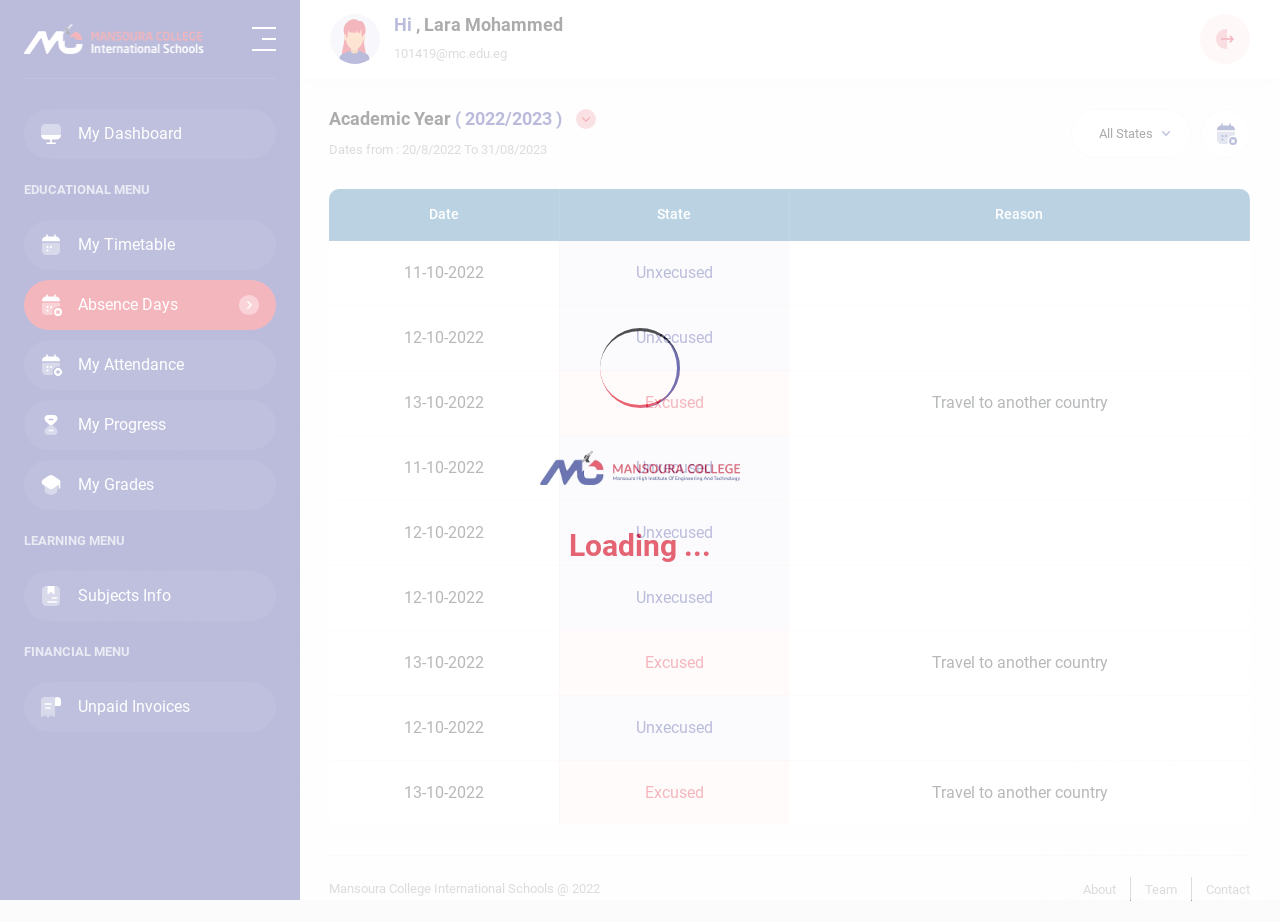
==== commit 027cb584: "add loading page" ====
--- a/absence.html
+++ b/absence.html
@@ -156,7 +156,7 @@
           </li>
   
           <li class="nav-item">
-            <a href="#" class="nav-link">
+            <a href="grades.html" class="nav-link">
               <img src="assets/images/icons/grades.svg" loading="lazy" alt="" />
   
               <span>
@@ -441,6 +441,22 @@
         </div>
       </div>  
     </main>
+
+    <div class="loading-page">
+      <div class="contain">
+        <div class="wrapper">
+          <div class="inner one"></div>
+          <div class="inner two"></div>
+          <div class="inner three"></div>
+        </div>
+
+        <img src="assets/images/navbar/color_logo.webp" alt="" />
+
+        <h1>
+          Loading ...
+        </h1>
+      </div>
+    </div>
     
 
     <script src="assets/js/lib/jquery4.js"></script>
--- a/assets/css/style.css
+++ b/assets/css/style.css
@@ -1019,6 +1019,54 @@
   }
   50% {
     transform: translateY(-2px) rotate(180deg);
+  }
+}
+@-webkit-keyframes rotate-one {
+  0% {
+    transform: rotateX(35deg) rotateY(-45deg) rotateZ(0deg);
+  }
+  100% {
+    transform: rotateX(35deg) rotateY(-45deg) rotateZ(360deg);
+  }
+}
+@keyframes rotate-one {
+  0% {
+    transform: rotateX(35deg) rotateY(-45deg) rotateZ(0deg);
+  }
+  100% {
+    transform: rotateX(35deg) rotateY(-45deg) rotateZ(360deg);
+  }
+}
+@-webkit-keyframes rotate-two {
+  0% {
+    transform: rotateX(50deg) rotateY(10deg) rotateZ(0deg);
+  }
+  100% {
+    transform: rotateX(50deg) rotateY(10deg) rotateZ(360deg);
+  }
+}
+@keyframes rotate-two {
+  0% {
+    transform: rotateX(50deg) rotateY(10deg) rotateZ(0deg);
+  }
+  100% {
+    transform: rotateX(50deg) rotateY(10deg) rotateZ(360deg);
+  }
+}
+@-webkit-keyframes rotate-three {
+  0% {
+    transform: rotateX(35deg) rotateY(55deg) rotateZ(0deg);
+  }
+  100% {
+    transform: rotateX(35deg) rotateY(55deg) rotateZ(360deg);
+  }
+}
+@keyframes rotate-three {
+  0% {
+    transform: rotateX(35deg) rotateY(55deg) rotateZ(0deg);
+  }
+  100% {
+    transform: rotateX(35deg) rotateY(55deg) rotateZ(360deg);
   }
 }
 :root {
@@ -2336,6 +2384,16 @@
   left: calc(50% - 15px);
   filter: var(--secondary-filter);
 }
+.progress-contain .progress-data.flex-column-progress-data {
+  flex-direction: column;
+}
+.progress-contain .progress-data.flex-column-progress-data::after {
+  display: none;
+}
+.progress-contain .progress-data.flex-column-progress-data .button-list {
+  width: 100%;
+  margin-bottom: 20px;
+}
 .progress-contain .progress-data .button-list {
   width: 45%;
   height: 50px;
@@ -2388,6 +2446,69 @@
 .progress-contain .progress-data .button-list li a:hover::after, .progress-contain .progress-data .button-list li a:hover::before, .progress-contain .progress-data .button-list li a.active::after, .progress-contain .progress-data .button-list li a.active::before {
   width: 55%;
 }
+.progress-contain .progress-data .week-list {
+  width: 100%;
+  display: flex;
+  align-items: center;
+  align-content: center;
+  justify-content: center;
+}
+.progress-contain .progress-data .week-list li {
+  -webkit-margin-end: 14px;
+          margin-inline-end: 14px;
+}
+.progress-contain .progress-data .week-list li:last-child {
+  -webkit-margin-end: 0px;
+          margin-inline-end: 0px;
+}
+.progress-contain .progress-data .week-list li a {
+  width: 170px;
+  height: 50px;
+  border-radius: 25px;
+  position: relative;
+  z-index: 9;
+  display: flex;
+  align-items: center;
+  align-content: center;
+  justify-content: center;
+  overflow: hidden;
+}
+.progress-contain .progress-data .week-list li a::after, .progress-contain .progress-data .week-list li a::before {
+  content: "";
+  position: absolute;
+  width: 0px;
+  height: 100%;
+  top: 0;
+  z-index: -1;
+  transition: all 0.3s linear;
+}
+.progress-contain .progress-data .week-list li a::after {
+  left: 0;
+}
+.progress-contain .progress-data .week-list li a::before {
+  right: 0px;
+}
+.progress-contain .progress-data .week-list li a:hover, .progress-contain .progress-data .week-list li a.active {
+  color: var(--light-color) !important;
+}
+.progress-contain .progress-data .week-list li a:hover::after, .progress-contain .progress-data .week-list li a:hover::before, .progress-contain .progress-data .week-list li a.active::after, .progress-contain .progress-data .week-list li a.active::before {
+  width: 55%;
+}
+.progress-contain .progress-data .week-list.danger-color li a {
+  background-color: rgba(221, 32, 52, 0.06);
+  color: var(--secondary-color);
+}
+.progress-contain .progress-data .week-list.danger-color li a::after, .progress-contain .progress-data .week-list.danger-color li a::before {
+  background-color: var(--secondary-color);
+}
+.progress-contain .progress-data .week-list.blue-color li a {
+  background-color: rgba(46, 49, 146, 0.06);
+  color: var(--primary-color);
+  width: 217px !important;
+}
+.progress-contain .progress-data .week-list.blue-color li a::after, .progress-contain .progress-data .week-list.blue-color li a::before {
+  background-color: var(--primary-color);
+}
 .progress-contain td {
   text-align: center;
 }
@@ -2400,6 +2521,21 @@
 }
 .progress-contain th.situation {
   min-width: 380px !important;
+}
+.progress-contain th.score {
+  width: 12%;
+}
+.progress-contain th.dark-blue {
+  background-color: #1A486B !important;
+}
+.progress-contain th.red-bk {
+  background-color: var(--secondary-color) !important;
+}
+.progress-contain .red {
+  background-color: rgba(221, 32, 52, 0.06);
+}
+.progress-contain .blue {
+  background-color: rgba(46, 49, 146, 0.06);
 }
 
 /*start subjects page*/
@@ -2665,6 +2801,200 @@
 }
 .unpaid .unpaid-box:hover h2 {
   color: var(--primary-color);
+}
+
+/*start grades page*/
+.grades th.comments {
+  min-width: 320px;
+}
+.grades td {
+  text-align: center;
+}
+.grades td.red {
+  background-color: rgba(221, 32, 52, 0.2);
+}
+.grades td.blue {
+  background-color: rgba(46, 49, 146, 0.2);
+}
+.grades td.green {
+  background-color: rgba(73, 152, 50, 0.2);
+}
+.grades td.yellow {
+  background-color: rgba(196, 221, 32, 0.2);
+}
+.grades .filter-colors {
+  width: 100%;
+  padding: 21px 0px 30px;
+  margin-bottom: 28px;
+  display: flex;
+  align-items: center;
+  align-content: center;
+  justify-content: flex-start;
+  border-bottom: 1px solid rgba(46, 49, 146, 0.06);
+}
+.grades .filter-colors li {
+  -webkit-margin-end: 15px;
+          margin-inline-end: 15px;
+}
+.grades .filter-colors li:last-child {
+  -webkit-margin-end: 0px;
+          margin-inline-end: 0px;
+}
+.grades .filter-colors li a {
+  display: flex;
+  align-items: center;
+  align-content: center;
+  justify-content: center;
+}
+.grades .filter-colors li a .color {
+  width: 17px;
+  height: 17px;
+  border-radius: 50%;
+  -webkit-margin-end: 8px;
+          margin-inline-end: 8px;
+}
+.grades .filter-colors li a .color.green {
+  background-color: #499832;
+}
+.grades .filter-colors li a .color.blue {
+  background-color: var(--primary-color);
+}
+.grades .filter-colors li a .color.red {
+  background-color: var(--secondary-color);
+}
+.grades .filter-colors li a .color.gray {
+  background-color: var(--gray-color);
+}
+.grades .filter-colors li a .color.yellow {
+  background-color: #C4DD20;
+}
+.grades .filter-colors li a span {
+  font-size: 13px;
+  font-weight: 500;
+  color: var(--gray-color);
+  font-weight: 700;
+}
+.grades .comment {
+  width: 100%;
+  margin-top: 30px;
+  padding: 22px 24px;
+  background-color: var(--light-color);
+  border-radius: 10px;
+  display: flex;
+  align-items: center;
+  align-content: center;
+  justify-content: space-between;
+  transition: all 0.3s linear;
+}
+.grades .comment .image-content {
+  width: 50px;
+  height: 50px;
+  outline: 1px solid var(--primary-color);
+  background-color: var(--primary-color);
+  display: flex;
+  align-items: center;
+  align-content: center;
+  justify-content: center;
+  border-radius: 50%;
+  overflow: hidden;
+  position: relative;
+  z-index: 9;
+}
+.grades .comment .image-content::after {
+  content: "";
+  position: absolute;
+  width: 100%;
+  height: 100%;
+  background-color: var(--light-color);
+  transform: scale(0);
+  top: 0;
+  left: 0;
+  border-radius: 50%;
+  z-index: -1;
+  transition: all 0.3s linear;
+}
+.grades .comment .image-content img {
+  width: 24px;
+  height: 24px;
+  -o-object-fit: contain;
+     object-fit: contain;
+  filter: var(--light-fitler);
+}
+.grades .comment .contain {
+  width: calc(100% - 70px);
+}
+.grades .comment .contain h2 {
+  color: var(--primary-color);
+  font-size: 16px;
+  font-weight: 900;
+  margin: 0px;
+}
+.grades .comment .contain p {
+  font-size: 13px;
+  font-weight: 500;
+  color: var(--gray-color);
+}
+.grades .comment .contain p.desc {
+  color: var(--dark-color);
+  margin: 8px 0px;
+}
+.grades .comment .contain p.sub-desc {
+  color: var(--secondary-color);
+  margin: 0px;
+}
+.grades .comment:hover {
+  transform: translateY(-10px);
+}
+.grades .comment:hover .image-content::after {
+  transform: scale(1);
+}
+.grades .comment:hover .image-content img {
+  -webkit-animation: fadeInRight 0.3s linear both;
+          animation: fadeInRight 0.3s linear both;
+  filter: var(--primary-filter);
+}
+
+.student-grade {
+  width: 100%;
+  margin-bottom: 30px;
+  background-color: var(--secondary-color);
+  padding: 22px 24px;
+  border-radius: 10px;
+}
+.student-grade h2 {
+  font-size: 18px;
+  font-weight: 900;
+  color: var(--dark-color);
+  color: var(--light-color) !important;
+  margin-bottom: 8px;
+}
+.student-grade .grade-list {
+  display: flex;
+  align-items: center;
+  align-content: center;
+}
+.student-grade .grade-list li {
+  padding: 0px 18px;
+}
+.student-grade .grade-list li:first-child {
+  -webkit-padding-start: 0px;
+          padding-inline-start: 0px;
+  -webkit-border-end: 1px solid rgba(255, 255, 255, 0.7);
+          border-inline-end: 1px solid rgba(255, 255, 255, 0.7);
+}
+.student-grade .grade-list li:last-child {
+  -webkit-padding-end: 0px;
+          padding-inline-end: 0px;
+}
+.student-grade .grade-list li span {
+  font-size: 13px;
+  font-weight: 500;
+  color: var(--gray-color);
+  color: rgba(255, 255, 255, 0.7);
+}
+.student-grade .grade-list li span.name {
+  -webkit-margin-end: 3px;
+          margin-inline-end: 3px;
 }
 
 /*modal style*/
@@ -2841,6 +3171,86 @@
 .modal.fade.show {
   transform: translateY(0px);
   padding: 0px !important;
+}
+
+.loading-page {
+  width: 100%;
+  height: 100vh;
+  overflow: hidden;
+  position: fixed;
+  top: 0;
+  left: 0;
+  z-index: 9999;
+  background-color: #fff;
+}
+.loading-page::after {
+  content: "";
+  position: absolute;
+  width: 50%;
+  height: 70%;
+  background: url("../images/navbar/sidenav_pattern.webp") bottom right/contain no-repeat;
+  bottom: 0;
+  right: 0;
+  z-index: -1;
+  -webkit-animation: translateY 1s linear infinite;
+          animation: translateY 1s linear infinite;
+}
+.loading-page .contain {
+  width: 100%;
+  height: 100%;
+  display: flex;
+  flex-direction: column;
+  justify-content: center;
+  align-items: center;
+  align-content: center;
+}
+.loading-page .contain img {
+  width: 200px;
+  height: 80px;
+  margin: 20px 0px;
+  -o-object-position: center;
+     object-position: center;
+  -o-object-fit: contain;
+     object-fit: contain;
+}
+.loading-page .contain h1 {
+  color: var(--secondary-color);
+  font-size: 30px;
+  font-weight: 900;
+}
+.loading-page .wrapper {
+  width: 80px;
+  height: 80px;
+  border-radius: 50%;
+  perspective: 800px;
+}
+.loading-page .wrapper .inner {
+  position: absolute;
+  box-sizing: border-box;
+  width: 100%;
+  height: 100%;
+  border-radius: 50%;
+}
+.loading-page .wrapper .inner.one {
+  left: 0%;
+  top: 0%;
+  -webkit-animation: rotate-one 1s linear infinite;
+          animation: rotate-one 1s linear infinite;
+  border-bottom: 3px solid var(--secondary-color);
+}
+.loading-page .wrapper .inner.two {
+  right: 0%;
+  top: 0%;
+  -webkit-animation: rotate-two 1s linear infinite;
+          animation: rotate-two 1s linear infinite;
+  border-right: 3px solid var(--primary-color);
+}
+.loading-page .wrapper .inner.three {
+  right: 0%;
+  bottom: 0%;
+  -webkit-animation: rotate-three 1s linear infinite;
+          animation: rotate-three 1s linear infinite;
+  border-top: 3px solid var(--dark-color);
 }
 
 @media (min-width: 1550px) {
@@ -2990,6 +3400,38 @@
   .table-responsive table td {
     min-width: 105px;
   }
+  .progress-contain .progress-data {
+    flex-direction: column !important;
+    padding: 15px 10px;
+  }
+  .progress-contain .progress-data .week-list {
+    flex-wrap: wrap;
+  }
+  .progress-contain .progress-data .week-list li {
+    margin-bottom: 10px;
+  }
+  .progress-contain .progress-data .week-list li:last-child {
+    -webkit-margin-end: 10px;
+            margin-inline-end: 10px;
+  }
+  .progress-contain .progress-data .week-list li a {
+    width: 140px !important;
+  }
+  .progress-contain .progress-data::after {
+    transform: rotate(180deg) !important;
+  }
+  .progress-contain .progress-data .button-list {
+    width: 100% !important;
+  }
+  .progress-contain .progress-data .button-list:first-child {
+    margin-bottom: 30px !important;
+  }
+  .progress-contain .progress-data .button-list:last-child {
+    margin-top: 30px !important;
+  }
+  .progress-contain .progress-data .week-list.blue-color li a {
+    width: 140px !important;
+  }
 }
 @media (max-width: 500px) {
   .absence .flex-data {
@@ -3004,21 +3446,6 @@
   .absence th {
     min-width: 140px !important;
   }
-  .progress-contain .progress-data {
-    flex-direction: column !important;
-  }
-  .progress-contain .progress-data::after {
-    transform: rotate(180deg) !important;
-  }
-  .progress-contain .progress-data .button-list {
-    width: 100% !important;
-  }
-  .progress-contain .progress-data .button-list:first-child {
-    margin-bottom: 30px !important;
-  }
-  .progress-contain .progress-data .button-list:last-child {
-    margin-top: 30px !important;
-  }
   .modal-dialog {
     max-width: 100% !important;
     margin: 40px 0px 0px 0px !important;
@@ -3062,4 +3489,13 @@
   .modal-dialog .total-amount .flex-price .contain {
     margin: 0px !important;
   }
+  .grades .filter-colors {
+    flex-wrap: wrap !important;
+  }
+  .grades .filter-colors li {
+    margin-bottom: 10px;
+  }
+  .grades .filter-colors li span {
+    font-size: 12px !important;
+  }
 }/*# sourceMappingURL=style.css.map */
